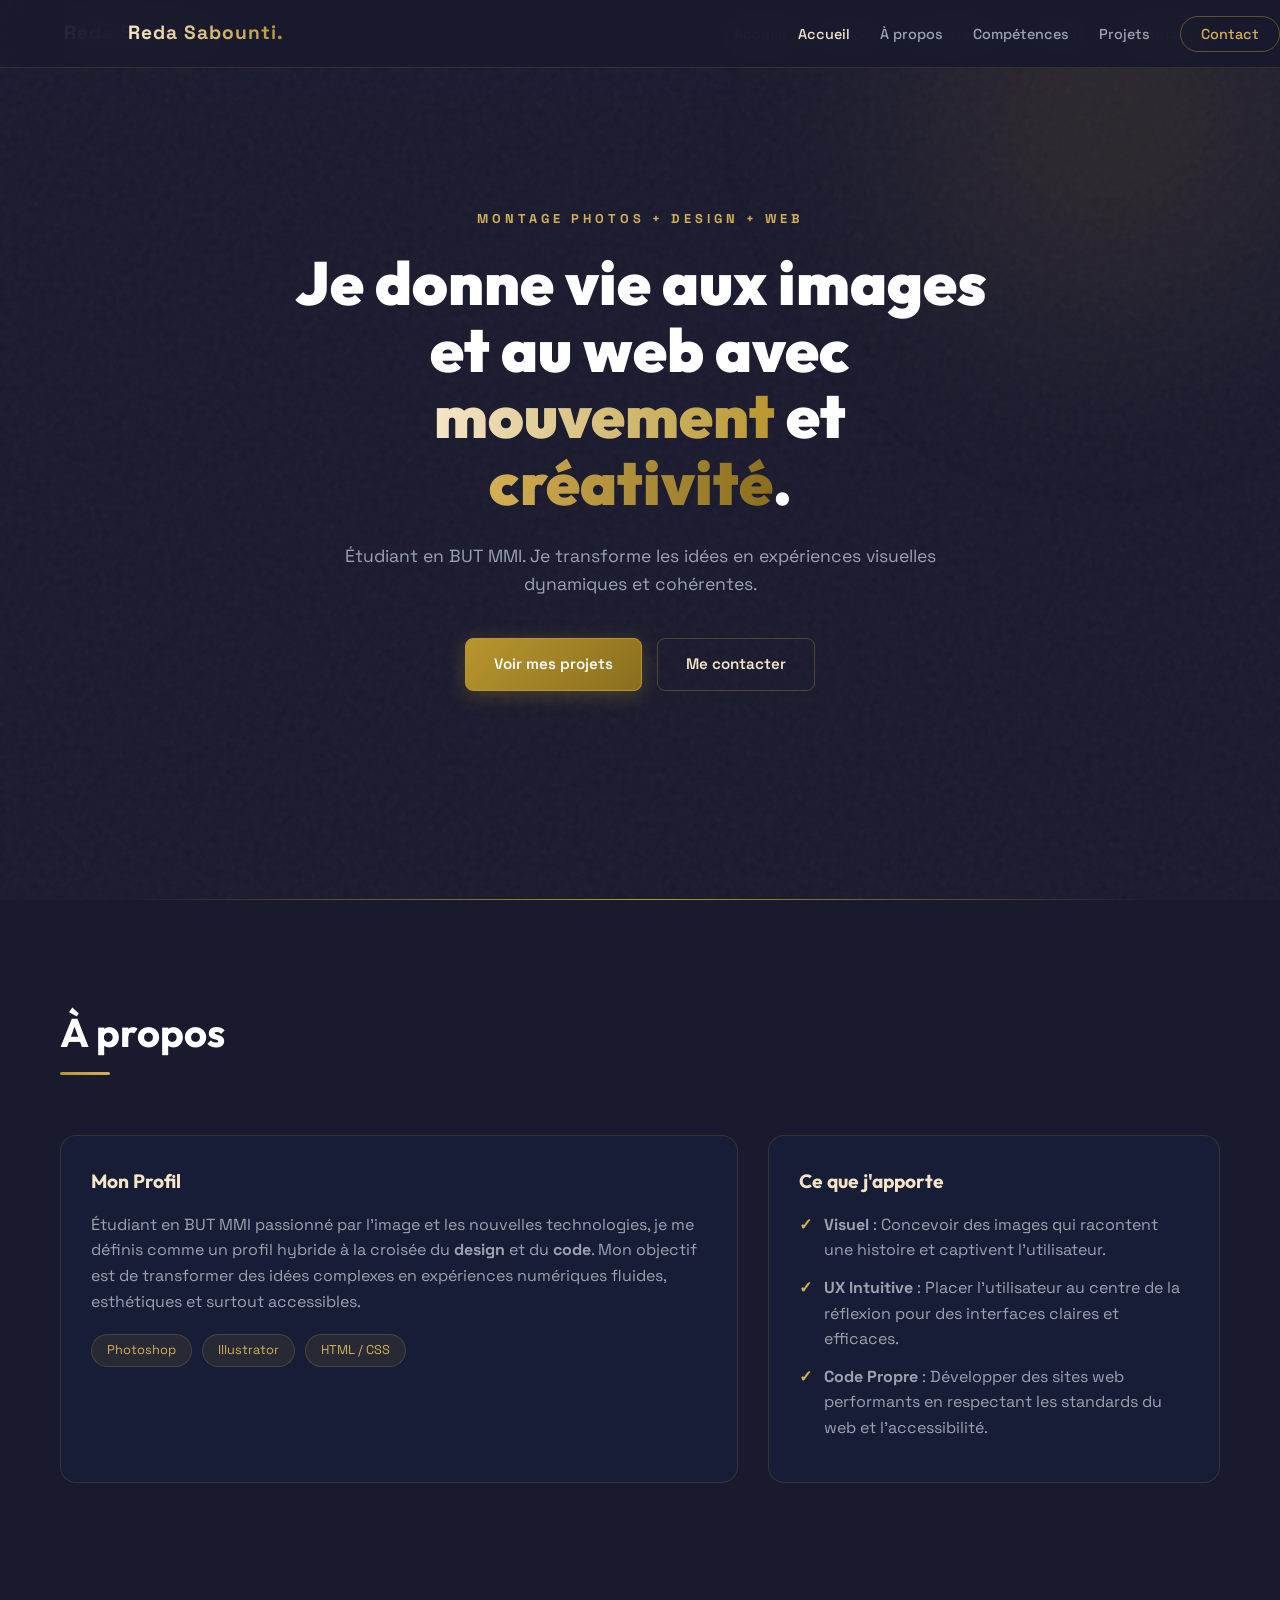
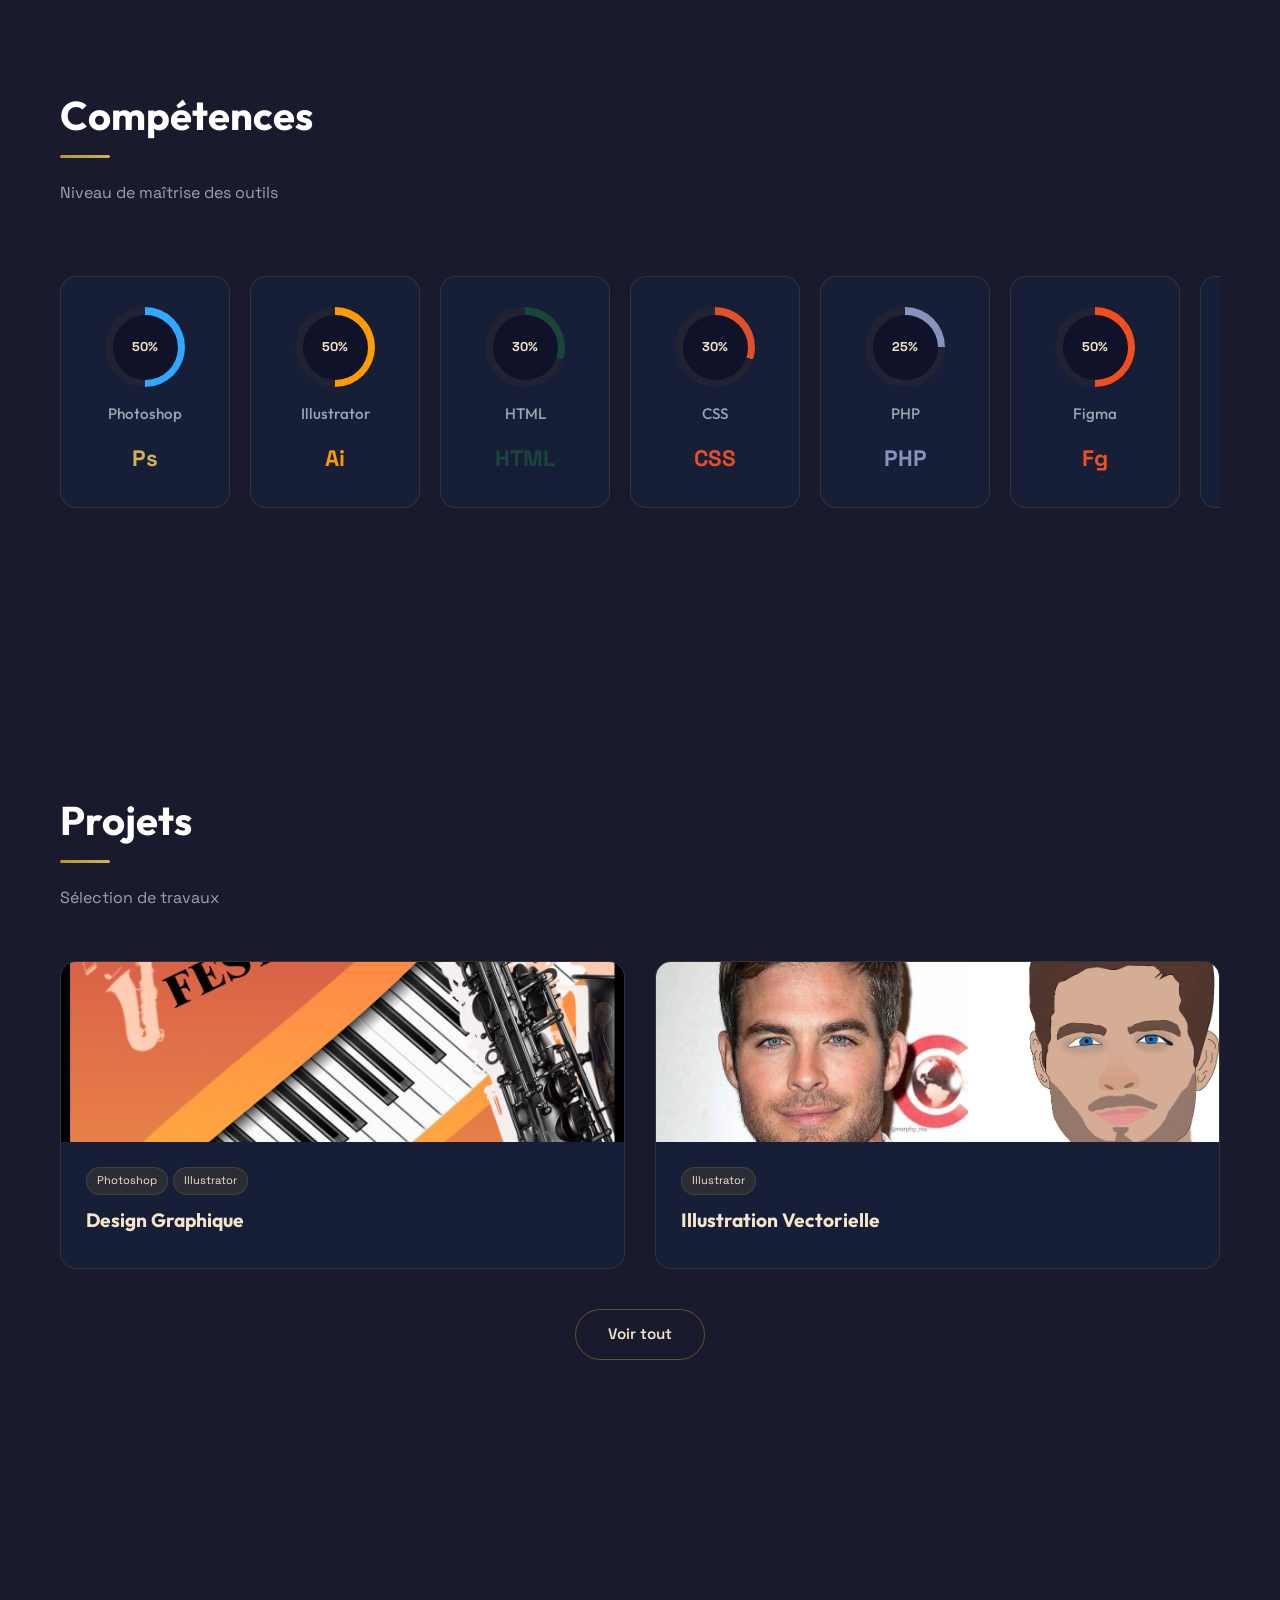
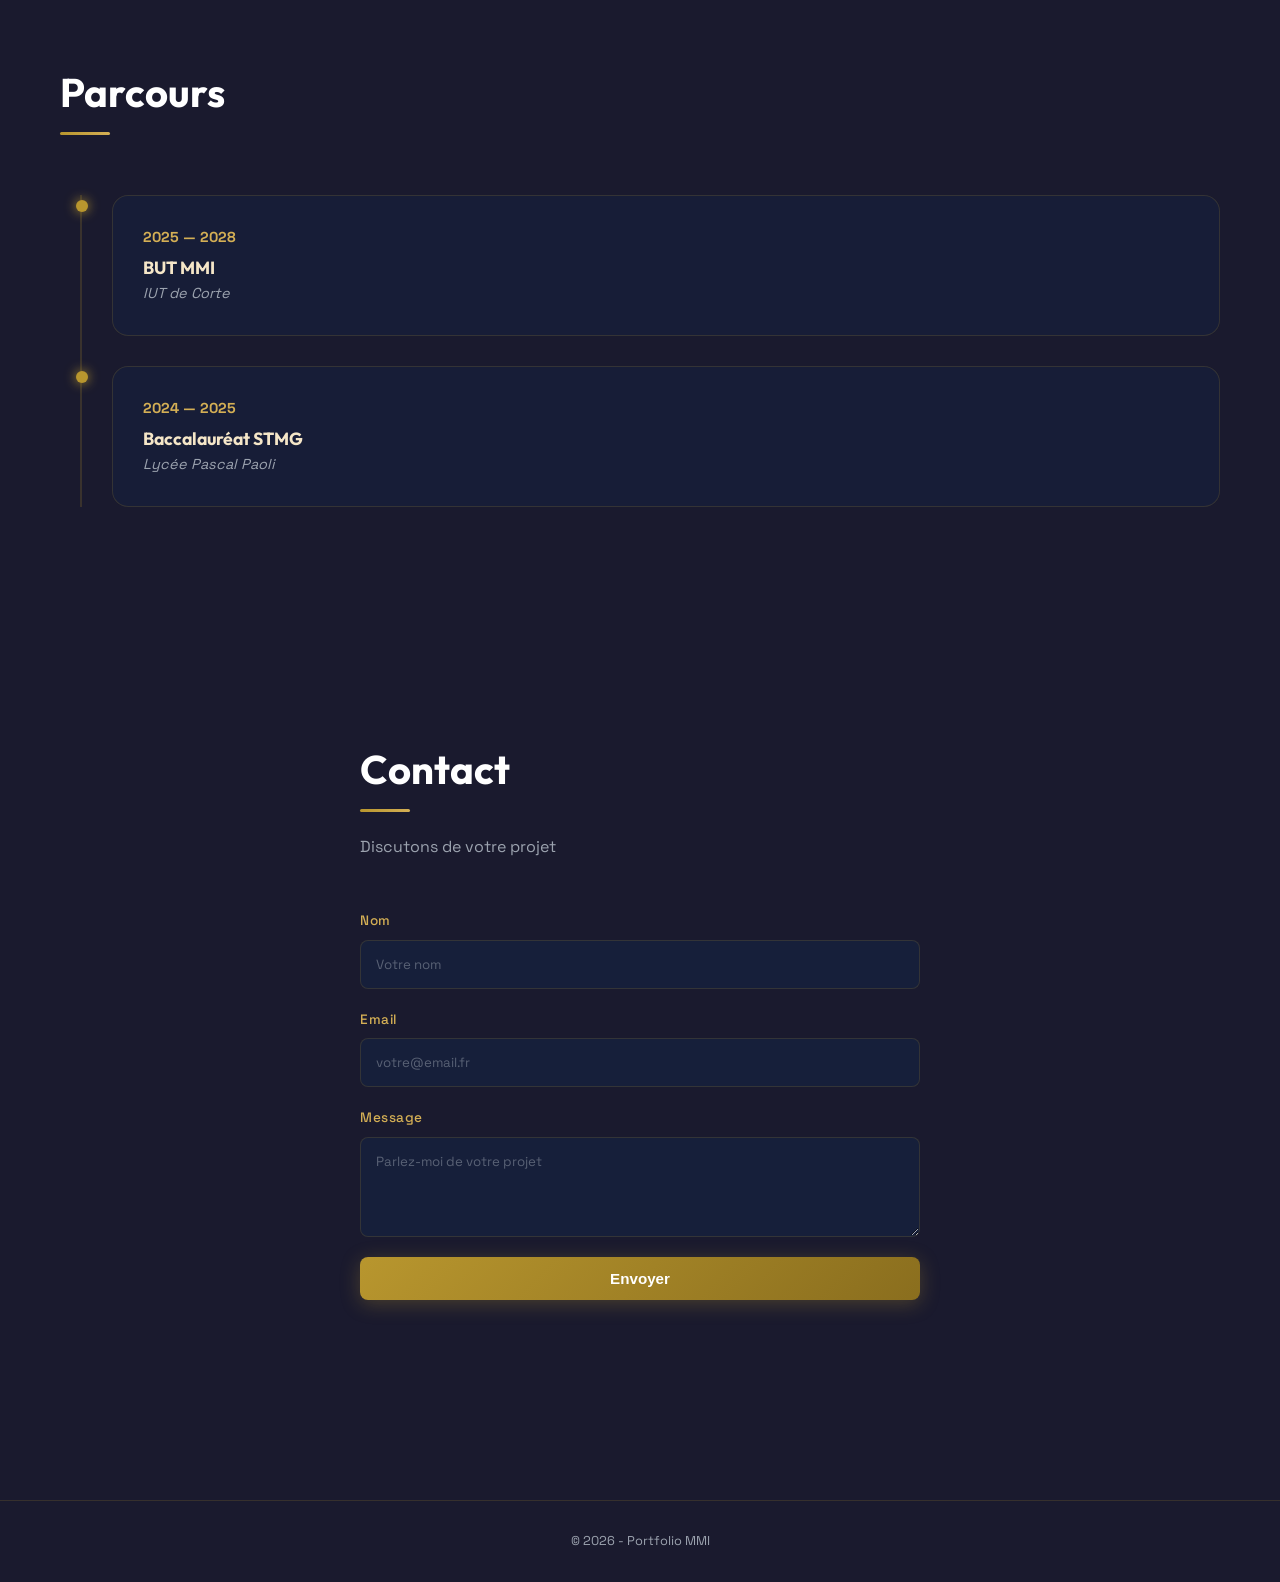
==== index.html @ 49447734 "Add files via upload" ====
<!DOCTYPE html>
<html lang="fr">
<head>
  <meta charset="UTF-8">
  <meta name="viewport" content="width=device-width, initial-scale=1.0">
  <title>Portfolio</title>

 <link rel="preconnect" href="https://fonts.googleapis.com">
<link rel="preconnect" href="https://fonts.gstatic.com" crossorigin>
<link href="https://fonts.googleapis.com/css2?family=Outfit:wght@300;400;700;900&family=Space+Grotesk:wght@300;500;700&display=swap" rel="stylesheet">

  <link rel="stylesheet" href="style.css">
</head>

<body class="page-loaded">

  <div class="bg-noise"></div>
  <div class="bg-glow"></div>

<nav class="nav" role="navigation" aria-label="Menu principal">
   <a href="index.html" class="nav__logo">Reda Sabounti</a>
    <ul class="nav__list">
      <li class="nav__item"><a href="#hero" class="nav__link nav__link--active">Accueil</a></li>
      <li class="nav__item"><a href="#apropos" class="nav__link">À propos</a></li>
      <li class="nav__item"><a href="#competences" class="nav__link">Compétences</a></li>
      <li class="nav__item"><a href="#projets" class="nav__link">Projets</a></li>
      <li class="nav__item"><a href="#contact" class="nav__link nav__link--cta">Contact</a></li>
    </ul>
    <nav class="nav" role="navigation" aria-label="Menu principal">
  <div class="nav__logo">Reda Sabounti.</div>
  
  <!-- Ajoute ce bouton -->
  <button class="nav__burger" aria-label="Menu" aria-expanded="false">
    <span></span>
    <span></span>
    <span></span>
  </button>

  <ul class="nav__list">
    <li class="nav__item"><a href="#hero" class="nav__link nav__link--active">Accueil</a></li>
    <li class="nav__item"><a href="#apropos" class="nav__link">À propos</a></li>
    <li class="nav__item"><a href="#competences" class="nav__link">Compétences</a></li>
    <li class="nav__item"><a href="#projets" class="nav__link">Projets</a></li>
    <li class="nav__item"><a href="#contact" class="nav__link nav__link--cta">Contact</a></li>
  </ul>
</nav>
  </nav>

  <main>
    <!-- HERO -->
<section id="hero" class="hero">
  <div class="hero__content">
    <p class="hero__tagline">MONTAGE PHOTOS + DESIGN + WEB</p>
    <h1 class="hero__title">
      Je donne vie aux images et au web avec
      <span class="text--gradient">mouvement</span> et
      <span class="text--gradient-purple">créativité</span>.
    </h1>
    <p class="hero__desc">
      Étudiant en BUT MMI. Je transforme les idées en expériences visuelles dynamiques et cohérentes.
    </p>

    <div class="hero__actions">
      <a href="#projets" class="btn btn--primary">Voir mes projets</a>
      <a href="#contact" class="btn btn--secondary">Me contacter</a>
    </div>

</section>

    <!-- A PROPOS -->
    <section id="apropos" class="section">
      <div class="container">
        <div class="section__header">
          <h2 class="section__title">À propos</h2>
        </div>
        <div class="about-grid">
          <div class="card card--glass">
            <h3 class="card__title">Mon Profil</h3>
            <p class="card__text">
              Étudiant en BUT MMI passionné par l'image et les nouvelles technologies, je me définis comme un profil hybride à la croisée du <strong>design</strong> et du <strong>code</strong>. Mon objectif est de transformer des idées complexes en expériences numériques fluides, esthétiques et surtout accessibles.
            </p>
            <div class="tags">
              <span class="tags__item">Photoshop</span>
              <span class="tags__item">Illustrator</span>
              <span class="tags__item">HTML / CSS</span>
            </div>
          </div>
          <div class="card card--glass">
            <h3 class="card__title">Ce que j'apporte</h3>
            <ul class="list list--check">
              <li><strong>Visuel</strong> : Concevoir des images qui racontent une histoire et captivent l'utilisateur.</li>
              <li><strong>UX Intuitive</strong> : Placer l'utilisateur au centre de la réflexion pour des interfaces claires et efficaces.</li>
              <li><strong>Code Propre</strong> : Développer des sites web performants en respectant les standards du web et l'accessibilité.</li>
            </ul>
          </div>
        </div>
      </div>
    </section>

<!-- COMPÉTENCES -->
<section id="competences" class="section">
  <div class="container">
    <div class="section__header">
      <h2 class="section__title">Compétences</h2>
      <p class="section__subtitle">Niveau de maîtrise des outils</p>
    </div>

    <div class="skills">
      <!-- Photoshop -->
      <article class="skill">
        <div class="skill__gauge" style="--p:50; --c:#31A8FF;">
          <div class="skill__inner">50%</div>
        </div>
        <h3 class="skill__name">Photoshop</h3>
        <div class="skill__icon">Ps</div>
      </article>

      <!-- Illustrator -->
      <article class="skill">
        <div class="skill__gauge" style="--p:50; --c:#FF9A00;">
          <div class="skill__inner">50%</div>
        </div>
        <h3 class="skill__name">Illustrator</h3>
        <div class="skill__icon" style="color:#FF9A00;">Ai</div>
      </article>

      <!-- HTML -->
      <article class="skill">
        <div class="skill__gauge" style="--p:30; --c:#26e33f33;">
          <div class="skill__inner">30%</div>
        </div>
        <h3 class="skill__name">HTML</h3>
        <div class="skill__icon" style="color:#26e33f33;">HTML</div>
      </article>

        <!-- CSS -->
      <article class="skill">
        <div class="skill__gauge" style="--p:30; --c:#E34F26;">
          <div class="skill__inner">30%</div>
        </div>
        <h3 class="skill__name">CSS</h3>
        <div class="skill__icon" style="color:#E34F26;">CSS</div>
      </article>

      <!-- PHP -->
      <article class="skill">
        <div class="skill__gauge" style="--p:25; --c:#8892BF;">
          <div class="skill__inner">25%</div>
        </div>
        <h3 class="skill__name">PHP</h3>
        <div class="skill__icon" style="color:#8892BF;">PHP</div>
      </article>

      <!-- Figma -->
      <article class="skill">
        <div class="skill__gauge" style="--p:50; --c:#F24E1E;">
          <div class="skill__inner">50%</div>
        </div>
        <h3 class="skill__name">Figma</h3>
        <div class="skill__icon" style="color:#F24E1E;">Fg</div>
      </article>

      <!-- Premiere Pro -->
      <article class="skill">
        <div class="skill__gauge" style="--p:20; --c:#9900FF;">
          <div class="skill__inner">20%</div>
        </div>
        <h3 class="skill__name">Premiere Pro</h3>
        <div class="skill__icon" style="color:#9900FF;">Pr</div>
      </article>

      <!-- DaVinci -->
      <article class="skill">
        <div class="skill__gauge" style="--p:60; --c:#F9C200;">
          <div class="skill__inner">60%</div>
        </div>
        <h3 class="skill__name">DaVinci</h3>
        <div class="skill__icon" style="color:#F9C200;">Dv</div>
      </article>

      <!-- Canva -->
      <article class="skill">
        <div class="skill__gauge" style="--p:70; --c:#00C4B4;">
          <div class="skill__inner">70%</div>
        </div>
        <h3 class="skill__name">Canva</h3>
        <div class="skill__icon" style="color:#00C4B4;">Cv</div>
      </article>
    </div>
  </div>
</section>


    <!-- PROJETS -->
    <section id="projets" class="section">
      <div class="container">
        <div class="section__header">
          <h2 class="section__title">Projets</h2>
          <p class="section__subtitle">Sélection de travaux</p>
        </div>

        <div class="projects-grid">
          <article class="project">
            <div class="project__thumb">
  <img src="imagesprojet-1.jpg" alt="Design graphique Photoshop Illustrator" width="400" height="250" loading="lazy" class="project__img">
</div>
            <div class="project__content">
              <div class="project__tags">
                <span class="tags__item tags__item--small">Photoshop</span>
                <span class="tags__item tags__item--small">Illustrator</span>
              </div>
              <h3 class="project__title">Design Graphique</h3>
              <p class="project__desc"></p>
            </div>
          </article>

          <article class="project">
            <div class="project__thumb">
  <img src="imagesprojet-2.jpg" alt="Illustration vectorielle Illustrator" width="400" height="250" loading="lazy" class="project__img">
</div>
            <div class="project__content">
              <div class="project__tags">
                <span class="tags__item tags__item--small">Illustrator</span>
              </div>
              <h3 class="project__title">Illustration Vectorielle</h3>
              <p class="project__desc"></p>
            </div>
          </article>
        </div>

        <div class="section__footer">
  <a href="projets.html" class="btn btn--outline">Voir tout</a>
</div>
</section>

      <section id="parcours" class="section">

    <!-- PARCOURS -->
    <section id="parcours" class="section">
      <div class="container">
        <div class="section__header">
          <h2 class="section__title">Parcours</h2>
        </div>
        <div class="timeline">
          <article class="timeline__event card card--glass">
            <div class="timeline__dot"></div>
            <span class="timeline__date">2025 — 2028</span>
            <h4 class="timeline__title">BUT MMI</h4>
            <p class="timeline__place">IUT de Corte</p>
          </article>

          <article class="timeline__event card card--glass">
            <div class="timeline__dot"></div>
            <span class="timeline__date">2024 — 2025</span>
            <h4 class="timeline__title">Baccalauréat STMG</h4>
            <p class="timeline__place">Lycée Pascal Paoli</p>
          </article>
        </div>
      </div>
    </section>

    <!-- CONTACT -->
    <section id="contact" class="section">
      <div class="container container--narrow">
        <div class="section__header">
          <h2 class="section__title">Contact</h2>
          <p class="section__subtitle">Discutons de votre projet</p>
        </div>

        <form class="form">
          <div class="form__group">
            <label for="name" class="form__label">Nom</label>
            <input type="text" id="name" class="form__input" placeholder="Votre nom">
          </div>
          <div class="form__group">
            <label for="email" class="form__label">Email</label>
            <input type="email" id="email" class="form__input" placeholder="votre@email.fr">
          </div>
          <div class="form__group">
            <label for="message" class="form__label">Message</label>
            <textarea id="message" rows="4" class="form__input" placeholder="Parlez-moi de votre projet"></textarea>
          </div>
          <button type="submit" class="btn btn--full">Envoyer</button>
        </form>
      </div>
    </section>
  </main>

  <footer class="footer">
    &copy; 2026 - Portfolio MMI
  </footer>
<script>
window.addEventListener('load', () => {
  document.documentElement.classList.add('loaded');
});
</script> 
<script>
  const burger = document.querySelector('.nav__burger');
  const navList = document.querySelector('.nav__list');

  burger.addEventListener('click', () => {
    burger.classList.toggle('is-open');
    navList.classList.toggle('is-open');
    burger.setAttribute('aria-expanded', navList.classList.contains('is-open'));
  });

  // Ferme le menu quand on clique sur un lien
  document.querySelectorAll('.nav__link').forEach(link => {
    link.addEventListener('click', () => {
      burger.classList.remove('is-open');
      navList.classList.remove('is-open');
      burger.setAttribute('aria-expanded', 'false');
    });
  });
</script>

</body>
</html>
---- style.css ----
/* ============================================
   PORTFOLIO — REDA SABOUNTI
   Palette : #1A1A2E | #B8962E | #F5E6C8 | #FFF
   ============================================ */

/* --- VARIABLES & RESET --- */
:root {
  --bg-dark:       #1A1A2E;
  --bg-card:       #16213E;
  --bg-deeper:     #0F1228;
  --glass-bg:      rgba(184, 150, 46, 0.05);
  --glass-border:  rgba(184, 150, 46, 0.18);
  --primary:       #B8962E;
  --primary-light: #D4AF55;
  --primary-dark:  #8A6E1E;
  --cream:         #F5E6C8;
  --text-main:     #FFFFFF;
  --text-muted:    #9CA3AF;
  --font-heading:  'Outfit', sans-serif;
  --font-body:     'Space Grotesk', sans-serif;
}

* { margin: 0; padding: 0; box-sizing: border-box; }

html { scroll-behavior: smooth; }

body {
  background-color: var(--bg-dark);
  color: var(--text-main);
  font-family: var(--font-body);
  line-height: 1.6;
  overflow-x: hidden;
}

a { color: inherit; text-decoration: none; }
a:hover { text-decoration: none; }


/* --- BACKGROUND ANIMÉ --- */
.bg-glow {
  position: fixed;
  top: -20%; right: -10%;
  width: 600px; height: 600px;
  background: radial-gradient(circle, rgba(184,150,46,0.16) 0%, transparent 70%);
  filter: blur(80px);
  z-index: -1;
  animation: pulse 8s infinite alternate;
}

@keyframes pulse {
  0%   { opacity: 0.4; }
  100% { opacity: 1;   }
}

.bg-noise {
  position: fixed;
  top: 0; left: 0;
  width: 100%; height: 100%;
  background-image: url("data:image/svg+xml,%3Csvg viewBox='0 0 200 200' xmlns='http://www.w3.org/2000/svg'%3E%3Cfilter id='noiseFilter'%3E%3CfeTurbulence type='fractalNoise' baseFrequency='0.65' numOctaves='3' stitchTiles='stitch'/%3E%3C/filter%3E%3Crect width='100%25' height='100%25' filter='url(%23noiseFilter)' opacity='0.04'/%3E%3C/svg%3E");
  z-index: -1;
  pointer-events: none;
}


/* --- TYPOGRAPHIE --- */
h1, h2, h3, h4 {
  font-family: var(--font-heading);
  color: #ffffff;
}

.text--gradient {
  background: linear-gradient(90deg, #F5E6C8, #B8962E);
  -webkit-background-clip: text;
  -webkit-text-fill-color: transparent;
}

.text--gradient-purple {
  background: linear-gradient(90deg, #D4AF55, #8A6E1E);
  -webkit-background-clip: text;
  -webkit-text-fill-color: transparent;
}

.container         { max-width: 1200px; margin: 0 auto; padding: 0 20px; }
.container--narrow { max-width: 600px; }


/* ============================================
   NAVIGATION
   ============================================ */
.nav {
  position: fixed; top: 0; width: 100%;
  padding: 18px 5%;
  display: flex; justify-content: space-between; align-items: center;
  background: rgba(26, 26, 46, 0.9);
  backdrop-filter: blur(20px);
  z-index: 1000;
  border-bottom: 1px solid var(--glass-border);
}

/* Logo cliquable */
a.nav__logo,
.nav__logo {
  font-weight: 900;
  font-size: 1.2rem;
  letter-spacing: 1px;
  background: linear-gradient(90deg, #F5E6C8, #B8962E);
  -webkit-background-clip: text;
  -webkit-text-fill-color: transparent;
  text-decoration: none;
  transition: opacity 0.3s;
}
a.nav__logo:hover { opacity: 0.8; }

.nav__list { display: flex; gap: 30px; list-style: none; }

.nav__link {
  text-decoration: none;
  color: var(--text-muted);
  font-weight: 500;
  transition: 0.3s;
  font-size: 0.9rem;
}
.nav__link:hover,
.nav__link--active { color: var(--cream); }

.nav__link--cta {
  border: 1px solid rgba(184,150,46,0.45);
  padding: 8px 20px;
  border-radius: 50px;
  color: var(--primary-light) !important;
}
.nav__link--cta:hover {
  background: var(--primary);
  color: #ffffff !important;
  border-color: var(--primary);
}

/* --- BURGER --- */
.nav__burger {
  display: none;
  flex-direction: column;
  gap: 5px;
  background: none;
  border: none;
  cursor: pointer;
  padding: 5px;
  z-index: 1001;
}

.nav__burger span {
  display: block;
  width: 25px; height: 2px;
  background: var(--cream);
  border-radius: 2px;
  transition: 0.3s;
}

.nav__burger.is-open span:nth-child(1) { transform: translateY(7px) rotate(45deg); }
.nav__burger.is-open span:nth-child(2) { opacity: 0; }
.nav__burger.is-open span:nth-child(3) { transform: translateY(-7px) rotate(-45deg); }


/* ============================================
   HERO
   ============================================ */
.hero {
  min-height: 100vh;
  display: flex;
  align-items: center;
  justify-content: center;
  padding: 0 10%;
  position: relative;
  text-align: center;
  opacity: 0;
  transform: translateY(30px);
  animation: heroLoad 1.4s cubic-bezier(0.25, 0.46, 0.45, 0.94) 0.2s both;
}

.hero::after {
  content: '';
  position: absolute;
  bottom: 0; left: 10%; right: 10%; height: 1px;
  background: linear-gradient(90deg, transparent, var(--primary), transparent);
}

/* Vaisseau supprimé */
.hero__visual { display: none; }

.hero__content { max-width: 720px; z-index: 2; }

.hero__tagline {
  color: var(--primary-light);
  font-size: 0.8rem; letter-spacing: 4px; font-weight: 700; margin-bottom: 20px;
  opacity: 0; animation: fadeInUp 0.8s ease-out 0.3s both;
}

.hero__title {
  font-size: 3.8rem; line-height: 1.1; margin-bottom: 25px; font-weight: 900;
  opacity: 0; animation: fadeInUp 1s ease-out 0.5s both;
}

.hero__desc {
  color: var(--text-muted); font-size: 1.1rem; margin-bottom: 40px;
  max-width: 90%; margin-left: auto; margin-right: auto;
  opacity: 0; animation: fadeInUp 1s ease-out 0.7s both;
}

.hero__actions {
  display: flex; gap: 15px; justify-content: center;
  opacity: 0; animation: fadeInUp 1s ease-out 0.9s both;
}

@keyframes heroLoad { to { opacity: 1; transform: translateY(0); } }
@keyframes fadeInUp {
  from { opacity: 0; transform: translateY(20px); }
  to   { opacity: 1; transform: translateY(0);    }
}


/* ============================================
   BOUTONS
   ============================================ */
.btn {
  padding: 13px 28px; border-radius: 8px; text-decoration: none;
  transition: 0.3s; font-weight: 600; cursor: pointer;
  border: none; font-size: 0.95rem; display: inline-block;
}

.btn--primary {
  background: linear-gradient(135deg, var(--primary), var(--primary-dark));
  color: #ffffff; border: 1px solid var(--primary);
  box-shadow: 0 4px 20px rgba(184,150,46,0.3);
}
.btn--primary:hover {
  background: linear-gradient(135deg, var(--primary-light), var(--primary));
  transform: translateY(-3px); box-shadow: 0 8px 30px rgba(184,150,46,0.45);
}

.btn--secondary {
  border: 1px solid rgba(184,150,46,0.35);
  color: var(--cream); background: transparent;
}
.btn--secondary:hover {
  border-color: var(--primary);
  background: rgba(184,150,46,0.1);
  color: var(--primary-light);
  transform: translateY(-3px);
}

.btn--outline {
  display: inline-block;
  border: 1px solid rgba(184,150,46,0.45);
  border-radius: 50px; color: var(--cream);
  background: transparent; padding: 12px 32px;
}
.btn--outline:hover {
  background: var(--primary); color: #ffffff;
  border-color: var(--primary);
  box-shadow: 0 4px 20px rgba(184,150,46,0.35);
}

.btn--full {
  width: 100%;
  background: linear-gradient(135deg, var(--primary), var(--primary-dark));
  color: #ffffff; box-shadow: 0 4px 20px rgba(184,150,46,0.3);
}
.btn--full:hover {
  background: linear-gradient(135deg, var(--primary-light), var(--primary));
  box-shadow: 0 8px 30px rgba(184,150,46,0.45);
  transform: translateY(-2px);
}


/* ============================================
   SECTIONS COMMUNES
   ============================================ */
.section { padding: 100px 0; }
.section__header { margin-bottom: 50px; }

.section__title { font-size: 2.5rem; margin-bottom: 10px; display: inline-block; }
.section__title::after {
  content: ''; display: block;
  width: 50px; height: 3px;
  background: linear-gradient(90deg, var(--primary), var(--primary-light));
  border-radius: 2px; margin-top: 8px;
}

.section__subtitle { color: var(--text-muted); margin-top: 12px; }
.section__footer   { text-align: center; margin-top: 40px; }


/* ============================================
   CARDS & À PROPOS
   ============================================ */
.about-grid { display: grid; grid-template-columns: 1.5fr 1fr; gap: 30px; }

.card { padding: 30px; border-radius: 16px; transition: transform 0.3s; }
.card--glass {
  background: rgba(22,33,62,0.6);
  border: 1px solid var(--glass-border);
  backdrop-filter: blur(10px);
}
.card:hover { transform: translateY(-5px); }
.card__title { margin-bottom: 15px; font-size: 1.2rem; color: var(--cream); }
.card__text  { color: var(--text-muted); }

.list--check { list-style: none; }
.list--check li {
  margin-bottom: 12px; color: var(--text-muted);
  position: relative; padding-left: 25px;
}
.list--check li::before {
  content: '✓'; color: var(--primary-light);
  position: absolute; left: 0; font-weight: 700;
}

.tags { display: flex; flex-wrap: wrap; gap: 10px; margin-top: 20px; }
.tags__item {
  background: rgba(184,150,46,0.1); padding: 5px 15px;
  border-radius: 20px; font-size: 0.8rem;
  border: 1px solid rgba(184,150,46,0.25); color: var(--primary-light);
}
.tags__item--small {
  padding: 4px 10px; font-size: 0.7rem;
  color: var(--cream); background: rgba(184,150,46,0.12);
  border: 1px solid rgba(184,150,46,0.2);
}


/* ============================================
   COMPÉTENCES / SKILLS
   ============================================ */
.skills {
  display: flex; gap: 20px;
  overflow-x: auto; overflow-y: visible !important;
  scroll-snap-type: x proximity; scroll-behavior: smooth;
  padding: 20px 10px 80px; scrollbar-width: thin;
}

.skill {
  background: rgba(22,33,62,0.7);
  border: 1px solid var(--glass-border);
  min-width: 160px; flex: 0 0 170px;
  padding: 30px 20px; border-radius: 16px;
  scroll-snap-align: start;
  display: flex; flex-direction: column; align-items: center;
  gap: 15px; transition: 0.3s; flex-shrink: 0; position: relative;
}

.skill:hover {
  z-index: 20; transform: scale(1.05);
  border-color: var(--primary);
  box-shadow: 0 15px 35px rgba(184,150,46,0.25);
}

.skill__gauge {
  width: 80px; height: 80px; border-radius: 50%;
  background: conic-gradient(var(--c) calc(var(--p) * 1%), #222235 0deg);
  display: flex; align-items: center; justify-content: center;
}

.skill__inner {
  width: 65px; height: 65px; background: var(--bg-deeper);
  border-radius: 50%; display: flex; align-items: center; justify-content: center;
  font-weight: bold; font-size: 0.8rem; color: var(--cream);
}

.skill__name { font-size: 0.95rem; color: var(--text-muted); font-weight: 500; text-align: center; }
.skill__icon { font-size: 1.4rem; font-weight: 900; color: var(--primary-light); }

.skills::-webkit-scrollbar       { height: 6px; }
.skills::-webkit-scrollbar-track { background: rgba(255,255,255,0.05); border-radius: 3px; }
.skills::-webkit-scrollbar-thumb { background: linear-gradient(90deg, var(--primary), var(--primary-light)); border-radius: 3px; }
.skills::-webkit-scrollbar-thumb:hover { background: var(--primary-light); }

.skill::after {
  content: attr(data-tooltip);
  position: absolute; bottom: -45px; left: 50%; transform: translateX(-50%);
  background: rgba(15,18,40,0.97); color: var(--cream);
  border: 1px solid var(--glass-border);
  padding: 8px 12px; border-radius: 6px;
  font-size: 11px; white-space: nowrap;
  opacity: 0; visibility: hidden; transition: all 0.3s;
  z-index: 1000; pointer-events: none;
}
.skill:hover::after { opacity: 1; visibility: visible; bottom: -55px; }


/* ============================================
   PROJETS
   ============================================ */
.projects-grid       { display: grid; grid-template-columns: repeat(auto-fit, minmax(280px, 1fr)); gap: 30px; }
.projects-grid--full { grid-template-columns: repeat(auto-fit, minmax(240px, 1fr)); }

.project {
  background: rgba(22,33,62,0.7); border-radius: 16px;
  overflow: hidden; border: 1px solid var(--glass-border); transition: 0.3s;
}
.project:hover {
  transform: translateY(-10px); border-color: var(--primary);
  box-shadow: 0 20px 50px rgba(184,150,46,0.2);
}

.project__link { display: block; text-decoration: none; color: inherit; }

.project__thumb { height: 180px; overflow: hidden; }
.project__img   { width: 100%; height: 100%; object-fit: cover; display: block; transition: transform 0.4s ease; }
.project:hover .project__img { transform: scale(1.05); }

.project__content { padding: 25px; }
.project__tags    { display: flex; gap: 5px; margin-bottom: 10px; }
.project__title   { font-size: 1.2rem; margin-bottom: 8px; color: var(--cream); }
.project__desc    { font-size: 0.9rem; color: var(--text-muted); line-height: 1.5; }

/* Filtres */
.projects-filters { display: flex; gap: 10px; margin-bottom: 30px; flex-wrap: wrap; }
.projects-filters__btn {
  padding: 6px 16px; border-radius: 999px;
  border: 1px solid var(--glass-border);
  background: rgba(0,0,0,0.2); color: var(--text-muted);
  font-size: 0.8rem; cursor: pointer; transition: 0.25s;
}
.projects-filters__btn--active,
.projects-filters__btn:hover {
  background: var(--primary); border-color: var(--primary); color: #ffffff;
}


/* ============================================
   TIMELINE / PARCOURS
   ============================================ */
.timeline { border-left: 2px solid rgba(184,150,46,0.2); margin-left: 20px; }
.timeline__event { margin-left: 30px; margin-bottom: 30px; position: relative; }

.timeline__dot {
  position: absolute; left: -37px; top: 4px;
  width: 12px; height: 12px; background: var(--primary);
  border-radius: 50%; box-shadow: 0 0 12px var(--primary);
}

.timeline__date  { color: var(--primary-light); font-weight: bold; display: block; margin-bottom: 5px; font-size: 0.9rem; }
.timeline__title { font-size: 1.1rem; color: var(--cream); }
.timeline__place { color: var(--text-muted); font-style: italic; font-size: 0.9rem; }


/* ============================================
   FORMULAIRE CONTACT
   ============================================ */
.form        { display: flex; flex-direction: column; gap: 20px; }
.form__group { display: flex; flex-direction: column; gap: 8px; }
.form__label { color: var(--primary-light); font-size: 0.85rem; font-weight: 500; letter-spacing: 0.5px; }

.form__input {
  padding: 15px; background: rgba(22,33,62,0.8);
  border: 1px solid var(--glass-border); border-radius: 8px;
  color: var(--cream); font-family: inherit; transition: border-color 0.3s, box-shadow 0.3s;
}
.form__input:focus {
  outline: none; border-color: var(--primary);
  box-shadow: 0 0 0 3px rgba(184,150,46,0.15);
}
.form__input::placeholder { color: rgba(156,163,175,0.5); }


/* ============================================
   FOOTER
   ============================================ */
.footer {
  text-align: center; padding: 30px;
  border-top: 1px solid var(--glass-border);
  color: var(--text-muted); font-size: 0.8rem;
}


/* ============================================
   PAGE DÉTAIL PROJET
   ============================================ */
.project-page { min-height: 100vh; padding: 120px 0 60px; }

.project-page__back {
  display: inline-flex; align-items: center; gap: 6px;
  margin-bottom: 25px; color: var(--primary-light);
  text-decoration: none; font-size: 0.9rem; transition: 0.3s;
}
.project-page__back:hover { color: var(--cream); gap: 10px; }

.project-page__header { margin-bottom: 30px; }
.project-page__title  { font-size: 2.5rem; margin-bottom: 10px; color: var(--cream); }

.project-page__subtitle {
  color: var(--text-muted); white-space: pre-line;
  line-height: 1.8; font-size: 0.9rem;
  border-left: 3px solid var(--primary);
  padding-left: 15px; margin-top: 10px;
}

.project-page__media { margin-bottom: 30px; }
.project-page__img   { width: 100%; border-radius: 20px; border: 1px solid var(--glass-border); display: block; }

.project-page__content {
  display: flex; flex-direction: column; gap: 10px;
  background: rgba(22,33,62,0.5);
  border: 1px solid var(--glass-border);
  border-radius: 16px; padding: 30px; margin-top: 10px;
}
.project-page__section-title { font-size: 1.2rem; margin-bottom: 8px; color: var(--primary-light); }
.project-page__content p     { color: var(--text-muted); line-height: 1.8; }

/* Lien projet cliquable */
.projet-link {
  display: block; position: relative; text-decoration: none;
  transition: transform 0.3s ease, box-shadow 0.3s ease; margin-bottom: 30px;
}
.projet-link:hover { transform: translateY(-5px); box-shadow: 0 10px 30px rgba(184,150,46,0.3); }
.projet-image { width: 100%; height: auto; border-radius: 15px; display: block; border: 1px solid var(--glass-border); }

.demo-overlay {
  position: absolute; top: 50%; left: 50%; transform: translate(-50%,-50%);
  background: rgba(26,26,46,0.92); color: var(--cream);
  padding: 15px 25px; border-radius: 50px; font-weight: 700;
  opacity: 0; transition: opacity 0.3s; border: 1px solid var(--primary);
}
.projet-link:hover .demo-overlay { opacity: 1; }


/* ============================================
   FOCUS ACCESSIBILITÉ
   ============================================ */
.btn:focus,
.nav__link:focus,
.form__input:focus { outline: 2px solid var(--primary-light); outline-offset: 2px; }


/* ============================================
   RESPONSIVE — TABLETTE & MOBILE (≤ 768px)
   ============================================ */
@media (max-width: 768px) {

  /* Nav */
  .nav { padding: 15px 20px; }

  /* Burger visible */
  .nav__burger { display: flex; }

  /* Menu fermé par défaut */
  .nav__list {
    display: flex;
    flex-direction: column;
    position: fixed;
    top: 0; right: -100%;
    width: 72%; height: 100vh;
    background: rgba(26,26,46,0.98);
    backdrop-filter: blur(20px);
    border-left: 1px solid var(--glass-border);
    padding: 100px 40px 40px;
    gap: 5px;
    transition: right 0.4s ease;
    z-index: 1000;
  }

  /* Menu ouvert */
  .nav__list.is-open { right: 0; }

  .nav__link {
    font-size: 1.1rem; padding: 12px 0;
    border-bottom: 1px solid var(--glass-border);
    display: block;
  }

  .nav__link--cta {
    border: none !important;
    border-bottom: 1px solid var(--glass-border) !important;
    padding: 12px 0 !important;
    border-radius: 0;
    color: var(--primary-light) !important;
  }

  /* Hero */
  .hero { flex-direction: column; justify-content: center; text-align: center; padding-top: 120px; }
  .hero__title   { font-size: 2.4rem; }
  .hero__actions { flex-direction: column; align-items: center; }

  /* À propos */
  .about-grid { grid-template-columns: 1fr; }

  /* Skills */
  .skill { flex: 0 0 140px; }

  /* Projet détail */
  .project-page__title { font-size: 1.8rem; }
}

@media (max-width: 480px) {
  .hero__title    { font-size: 2rem; }
  .section__title { font-size: 2rem; }
}
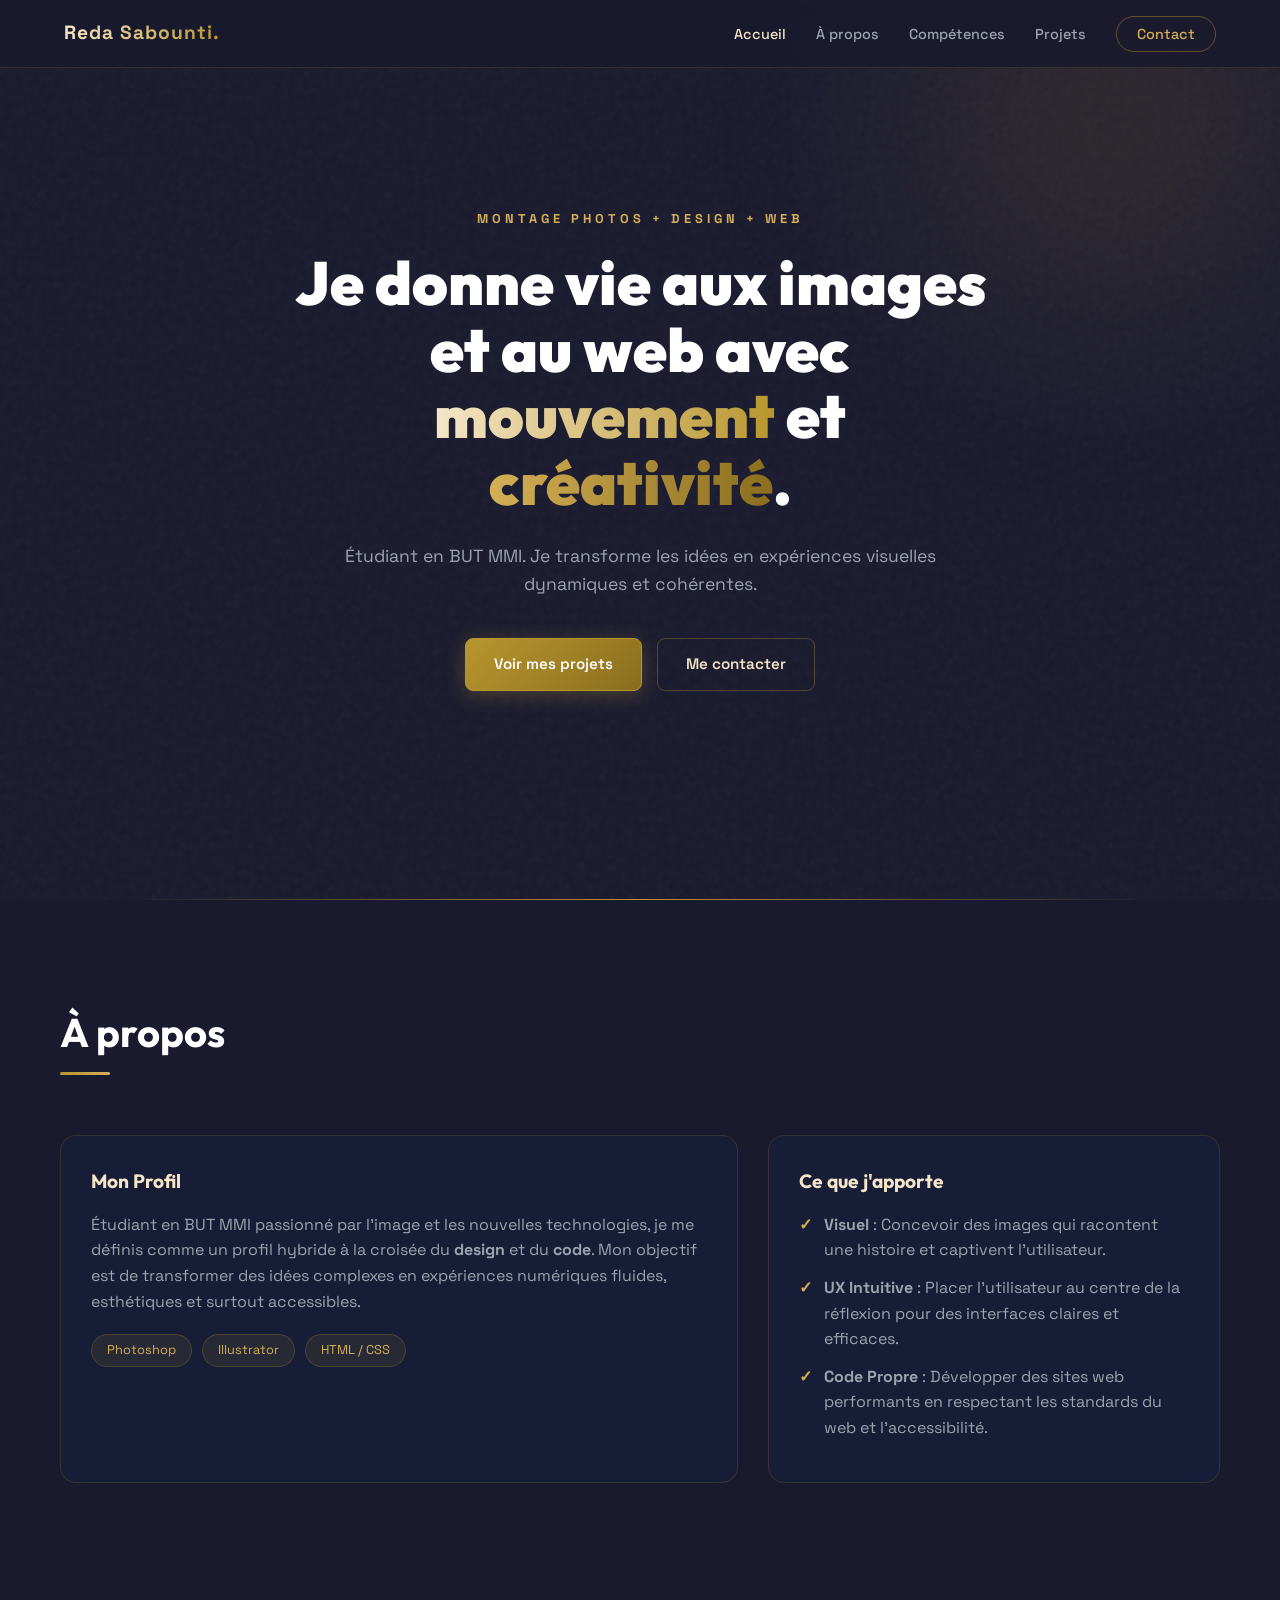
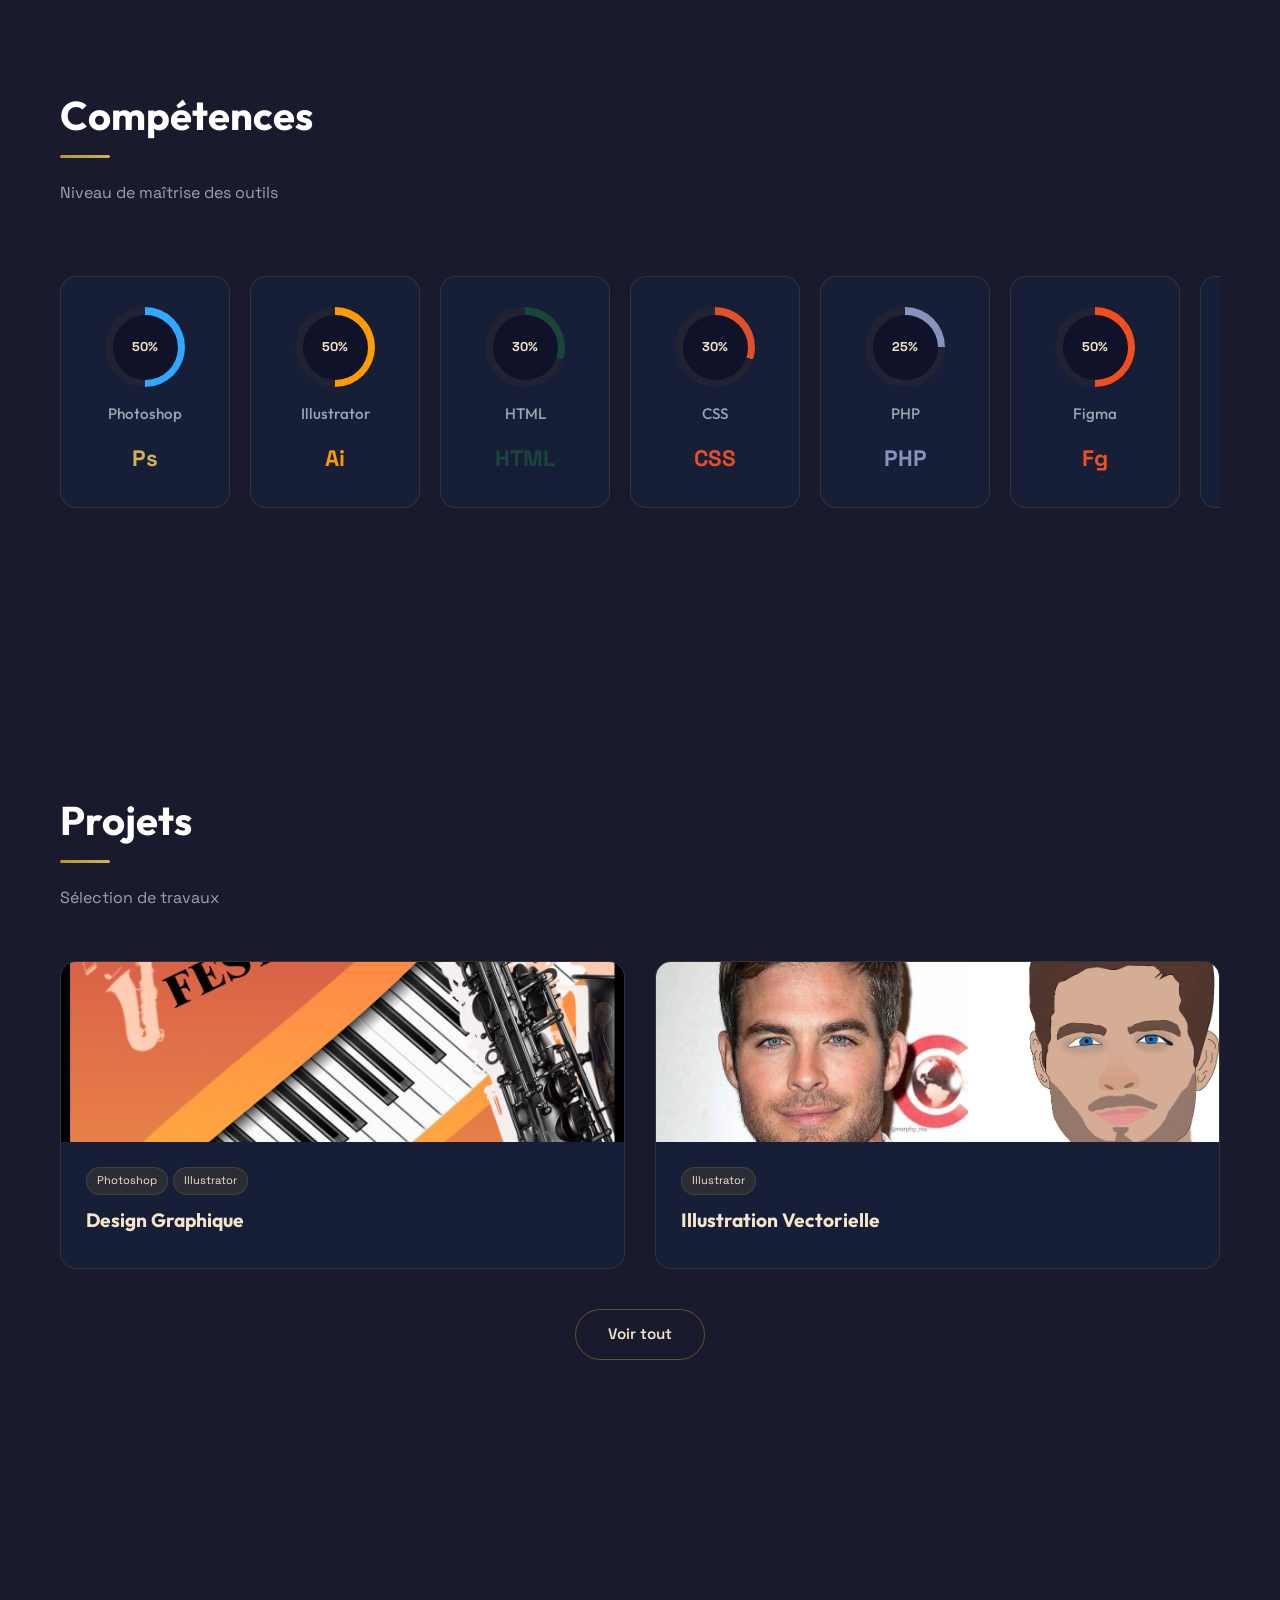
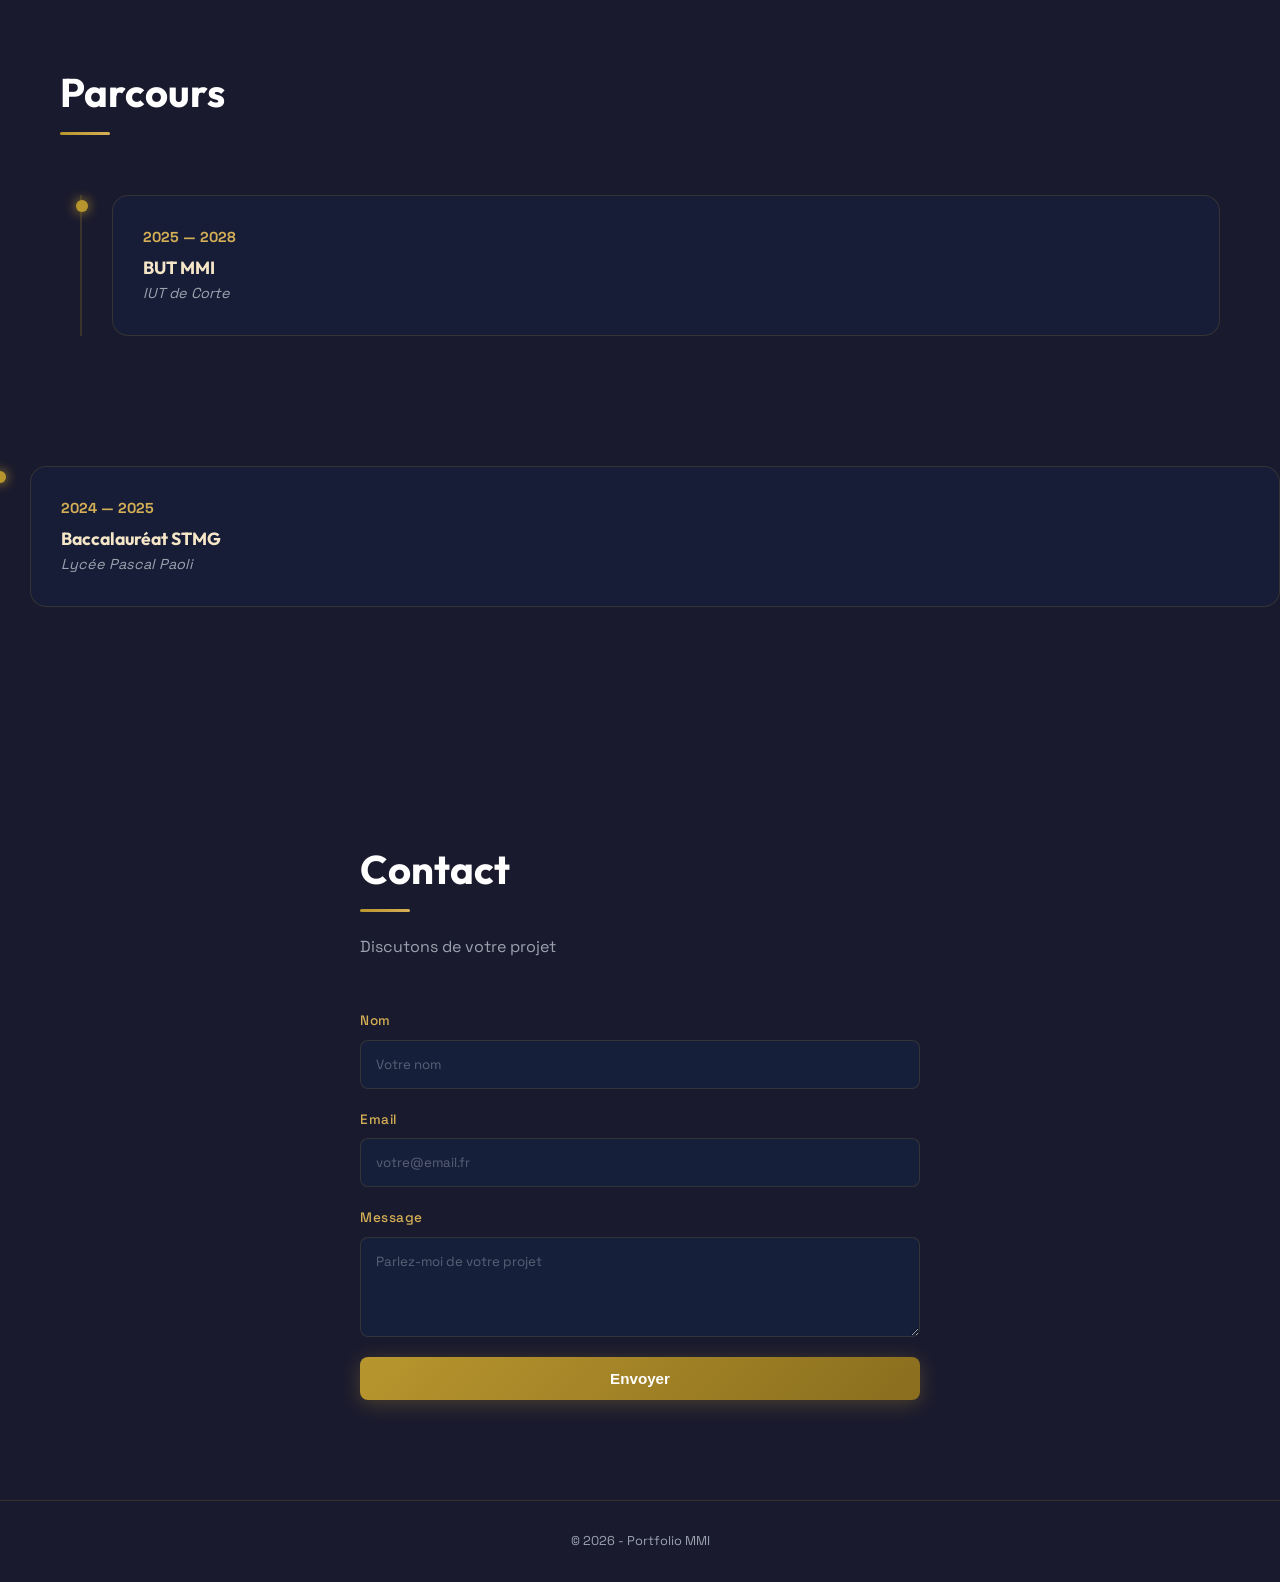
==== commit 9b892dab: "Fix HTML structure and formatting issues" ====
--- a/index.html
+++ b/index.html
@@ -17,23 +17,11 @@
   <div class="bg-noise"></div>
   <div class="bg-glow"></div>
 
-<nav class="nav" role="navigation" aria-label="Menu principal">
-   <a href="index.html" class="nav__logo">Reda Sabounti</a>
-    <ul class="nav__list">
-      <li class="nav__item"><a href="#hero" class="nav__link nav__link--active">Accueil</a></li>
-      <li class="nav__item"><a href="#apropos" class="nav__link">À propos</a></li>
-      <li class="nav__item"><a href="#competences" class="nav__link">Compétences</a></li>
-      <li class="nav__item"><a href="#projets" class="nav__link">Projets</a></li>
-      <li class="nav__item"><a href="#contact" class="nav__link nav__link--cta">Contact</a></li>
-    </ul>
-    <nav class="nav" role="navigation" aria-label="Menu principal">
-  <div class="nav__logo">Reda Sabounti.</div>
+<nav class="nav" aria-label="Menu principal">
+  <a href="index.html" class="nav__logo">Reda Sabounti.</a>
   
-  <!-- Ajoute ce bouton -->
   <button class="nav__burger" aria-label="Menu" aria-expanded="false">
-    <span></span>
-    <span></span>
-    <span></span>
+    <span></span><span></span><span></span>
   </button>
 
   <ul class="nav__list">
@@ -44,7 +32,6 @@
     <li class="nav__item"><a href="#contact" class="nav__link nav__link--cta">Contact</a></li>
   </ul>
 </nav>
-  </nav>
 
   <main>
     <!-- HERO -->
@@ -236,23 +223,26 @@
       <section id="parcours" class="section">
 
     <!-- PARCOURS -->
-    <section id="parcours" class="section">
+      <section id="parcours" class="section">
       <div class="container">
         <div class="section__header">
-          <h2 class="section__title">Parcours</h2>
-        </div>
+         <h2 class="section__title">Parcours</h2>
+         </div>
         <div class="timeline">
-          <article class="timeline__event card card--glass">
-            <div class="timeline__dot"></div>
-            <span class="timeline__date">2025 — 2028</span>
-            <h4 class="timeline__title">BUT MMI</h4>
-            <p class="timeline__place">IUT de Corte</p>
-          </article>
+           <article class="timeline__event card card--glass">
+        <div class="timeline__dot"></div>
+           <span class="timeline__date">2025 — 2028</span>
+           <h3 class="timeline__title">BUT MMI</h3> 
+           <p class="timeline__place">IUT de Corte</p>
+      </article>
+      </div>
+  </div>
+</section>
 
           <article class="timeline__event card card--glass">
             <div class="timeline__dot"></div>
             <span class="timeline__date">2024 — 2025</span>
-            <h4 class="timeline__title">Baccalauréat STMG</h4>
+            <h3 class="timeline__title">Baccalauréat STMG</h3>
             <p class="timeline__place">Lycée Pascal Paoli</p>
           </article>
         </div>
@@ -315,4 +305,4 @@
 </script>
 
 </body>
-</html>+</html>
--- a/style.css
+++ b/style.css
@@ -1,9 +1,3 @@
-/* ============================================
-   PORTFOLIO — REDA SABOUNTI
-   Palette : #1A1A2E | #B8962E | #F5E6C8 | #FFF
-   ============================================ */
-
-/* --- VARIABLES & RESET --- */
 :root {
   --bg-dark:       #1A1A2E;
   --bg-card:       #16213E;
@@ -36,7 +30,6 @@
 a:hover { text-decoration: none; }
 
 
-/* --- BACKGROUND ANIMÉ --- */
 .bg-glow {
   position: fixed;
   top: -20%; right: -10%;
@@ -62,7 +55,6 @@
 }
 
 
-/* --- TYPOGRAPHIE --- */
 h1, h2, h3, h4 {
   font-family: var(--font-heading);
   color: #ffffff;
@@ -70,13 +62,13 @@
 
 .text--gradient {
   background: linear-gradient(90deg, #F5E6C8, #B8962E);
-  -webkit-background-clip: text;
+  background-clip: text;
   -webkit-text-fill-color: transparent;
 }
 
 .text--gradient-purple {
   background: linear-gradient(90deg, #D4AF55, #8A6E1E);
-  -webkit-background-clip: text;
+  background-clip: text;
   -webkit-text-fill-color: transparent;
 }
 
@@ -84,9 +76,6 @@
 .container--narrow { max-width: 600px; }
 
 
-/* ============================================
-   NAVIGATION
-   ============================================ */
 .nav {
   position: fixed; top: 0; width: 100%;
   padding: 18px 5%;
@@ -97,14 +86,14 @@
   border-bottom: 1px solid var(--glass-border);
 }
 
-/* Logo cliquable */
+
 a.nav__logo,
 .nav__logo {
   font-weight: 900;
   font-size: 1.2rem;
   letter-spacing: 1px;
   background: linear-gradient(90deg, #F5E6C8, #B8962E);
-  -webkit-background-clip: text;
+  background-clip: text;
   -webkit-text-fill-color: transparent;
   text-decoration: none;
   transition: opacity 0.3s;
@@ -135,7 +124,6 @@
   border-color: var(--primary);
 }
 
-/* --- BURGER --- */
 .nav__burger {
   display: none;
   flex-direction: column;
@@ -160,9 +148,6 @@
 .nav__burger.is-open span:nth-child(3) { transform: translateY(-7px) rotate(-45deg); }
 
 
-/* ============================================
-   HERO
-   ============================================ */
 .hero {
   min-height: 100vh;
   display: flex;
@@ -183,7 +168,6 @@
   background: linear-gradient(90deg, transparent, var(--primary), transparent);
 }
 
-/* Vaisseau supprimé */
 .hero__visual { display: none; }
 
 .hero__content { max-width: 720px; z-index: 2; }
@@ -217,9 +201,6 @@
 }
 
 
-/* ============================================
-   BOUTONS
-   ============================================ */
 .btn {
   padding: 13px 28px; border-radius: 8px; text-decoration: none;
   transition: 0.3s; font-weight: 600; cursor: pointer;
@@ -271,9 +252,6 @@
 }
 
 
-/* ============================================
-   SECTIONS COMMUNES
-   ============================================ */
 .section { padding: 100px 0; }
 .section__header { margin-bottom: 50px; }
 
@@ -289,9 +267,6 @@
 .section__footer   { text-align: center; margin-top: 40px; }
 
 
-/* ============================================
-   CARDS & À PROPOS
-   ============================================ */
 .about-grid { display: grid; grid-template-columns: 1.5fr 1fr; gap: 30px; }
 
 .card { padding: 30px; border-radius: 16px; transition: transform 0.3s; }
@@ -327,9 +302,6 @@
 }
 
 
-/* ============================================
-   COMPÉTENCES / SKILLS
-   ============================================ */
 .skills {
   display: flex; gap: 20px;
   overflow-x: auto; overflow-y: visible !important;
@@ -386,9 +358,6 @@
 .skill:hover::after { opacity: 1; visibility: visible; bottom: -55px; }
 
 
-/* ============================================
-   PROJETS
-   ============================================ */
 .projects-grid       { display: grid; grid-template-columns: repeat(auto-fit, minmax(280px, 1fr)); gap: 30px; }
 .projects-grid--full { grid-template-columns: repeat(auto-fit, minmax(240px, 1fr)); }
 
@@ -412,7 +381,6 @@
 .project__title   { font-size: 1.2rem; margin-bottom: 8px; color: var(--cream); }
 .project__desc    { font-size: 0.9rem; color: var(--text-muted); line-height: 1.5; }
 
-/* Filtres */
 .projects-filters { display: flex; gap: 10px; margin-bottom: 30px; flex-wrap: wrap; }
 .projects-filters__btn {
   padding: 6px 16px; border-radius: 999px;
@@ -426,9 +394,6 @@
 }
 
 
-/* ============================================
-   TIMELINE / PARCOURS
-   ============================================ */
 .timeline { border-left: 2px solid rgba(184,150,46,0.2); margin-left: 20px; }
 .timeline__event { margin-left: 30px; margin-bottom: 30px; position: relative; }
 
@@ -443,9 +408,7 @@
 .timeline__place { color: var(--text-muted); font-style: italic; font-size: 0.9rem; }
 
 
-/* ============================================
-   FORMULAIRE CONTACT
-   ============================================ */
+
 .form        { display: flex; flex-direction: column; gap: 20px; }
 .form__group { display: flex; flex-direction: column; gap: 8px; }
 .form__label { color: var(--primary-light); font-size: 0.85rem; font-weight: 500; letter-spacing: 0.5px; }
@@ -462,9 +425,6 @@
 .form__input::placeholder { color: rgba(156,163,175,0.5); }
 
 
-/* ============================================
-   FOOTER
-   ============================================ */
 .footer {
   text-align: center; padding: 30px;
   border-top: 1px solid var(--glass-border);
@@ -472,9 +432,6 @@
 }
 
 
-/* ============================================
-   PAGE DÉTAIL PROJET
-   ============================================ */
 .project-page { min-height: 100vh; padding: 120px 0 60px; }
 
 .project-page__back {
@@ -523,26 +480,17 @@
 .projet-link:hover .demo-overlay { opacity: 1; }
 
 
-/* ============================================
-   FOCUS ACCESSIBILITÉ
-   ============================================ */
 .btn:focus,
 .nav__link:focus,
 .form__input:focus { outline: 2px solid var(--primary-light); outline-offset: 2px; }
 
 
-/* ============================================
-   RESPONSIVE — TABLETTE & MOBILE (≤ 768px)
-   ============================================ */
 @media (max-width: 768px) {
 
-  /* Nav */
   .nav { padding: 15px 20px; }
 
-  /* Burger visible */
   .nav__burger { display: flex; }
 
-  /* Menu fermé par défaut */
   .nav__list {
     display: flex;
     flex-direction: column;
@@ -558,7 +506,6 @@
     z-index: 1000;
   }
 
-  /* Menu ouvert */
   .nav__list.is-open { right: 0; }
 
   .nav__link {
@@ -575,22 +522,18 @@
     color: var(--primary-light) !important;
   }
 
-  /* Hero */
   .hero { flex-direction: column; justify-content: center; text-align: center; padding-top: 120px; }
   .hero__title   { font-size: 2.4rem; }
   .hero__actions { flex-direction: column; align-items: center; }
 
-  /* À propos */
   .about-grid { grid-template-columns: 1fr; }
 
-  /* Skills */
   .skill { flex: 0 0 140px; }
 
-  /* Projet détail */
   .project-page__title { font-size: 1.8rem; }
 }
 
 @media (max-width: 480px) {
   .hero__title    { font-size: 2rem; }
   .section__title { font-size: 2rem; }
-}+}
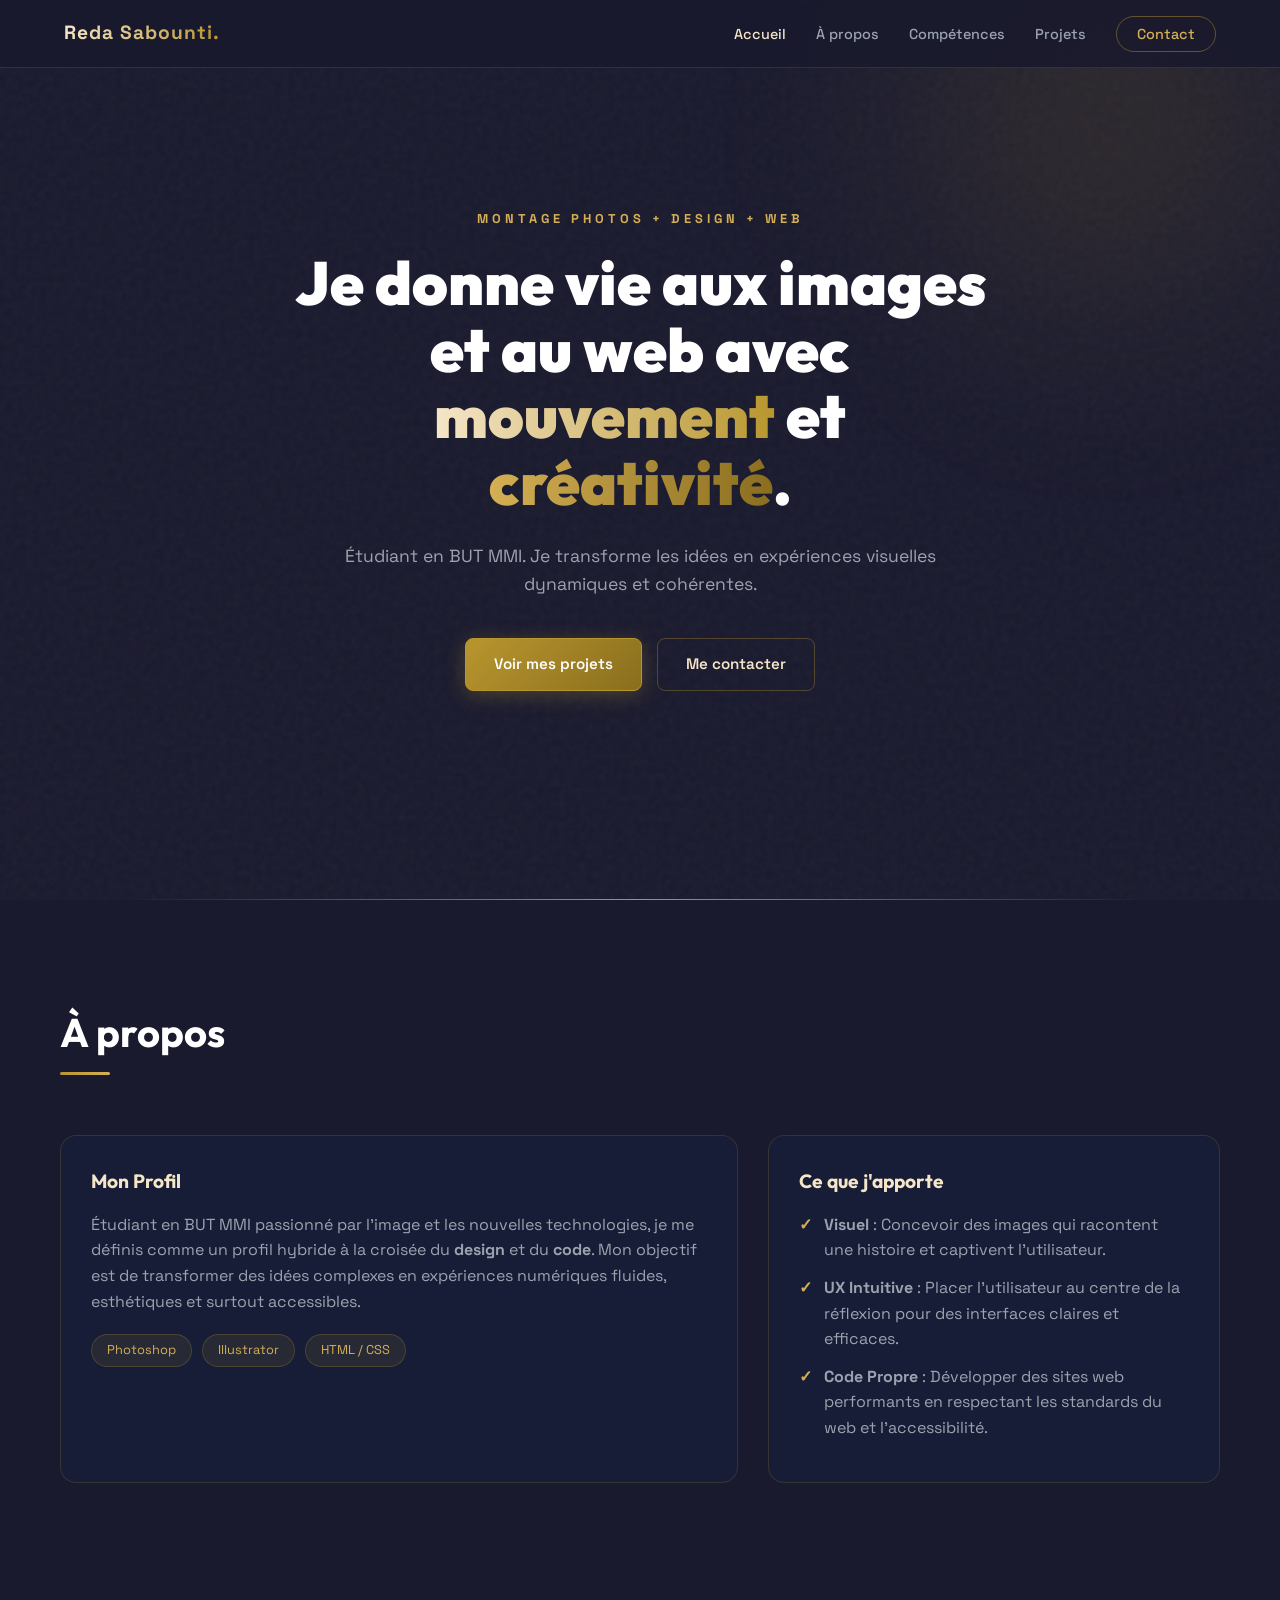
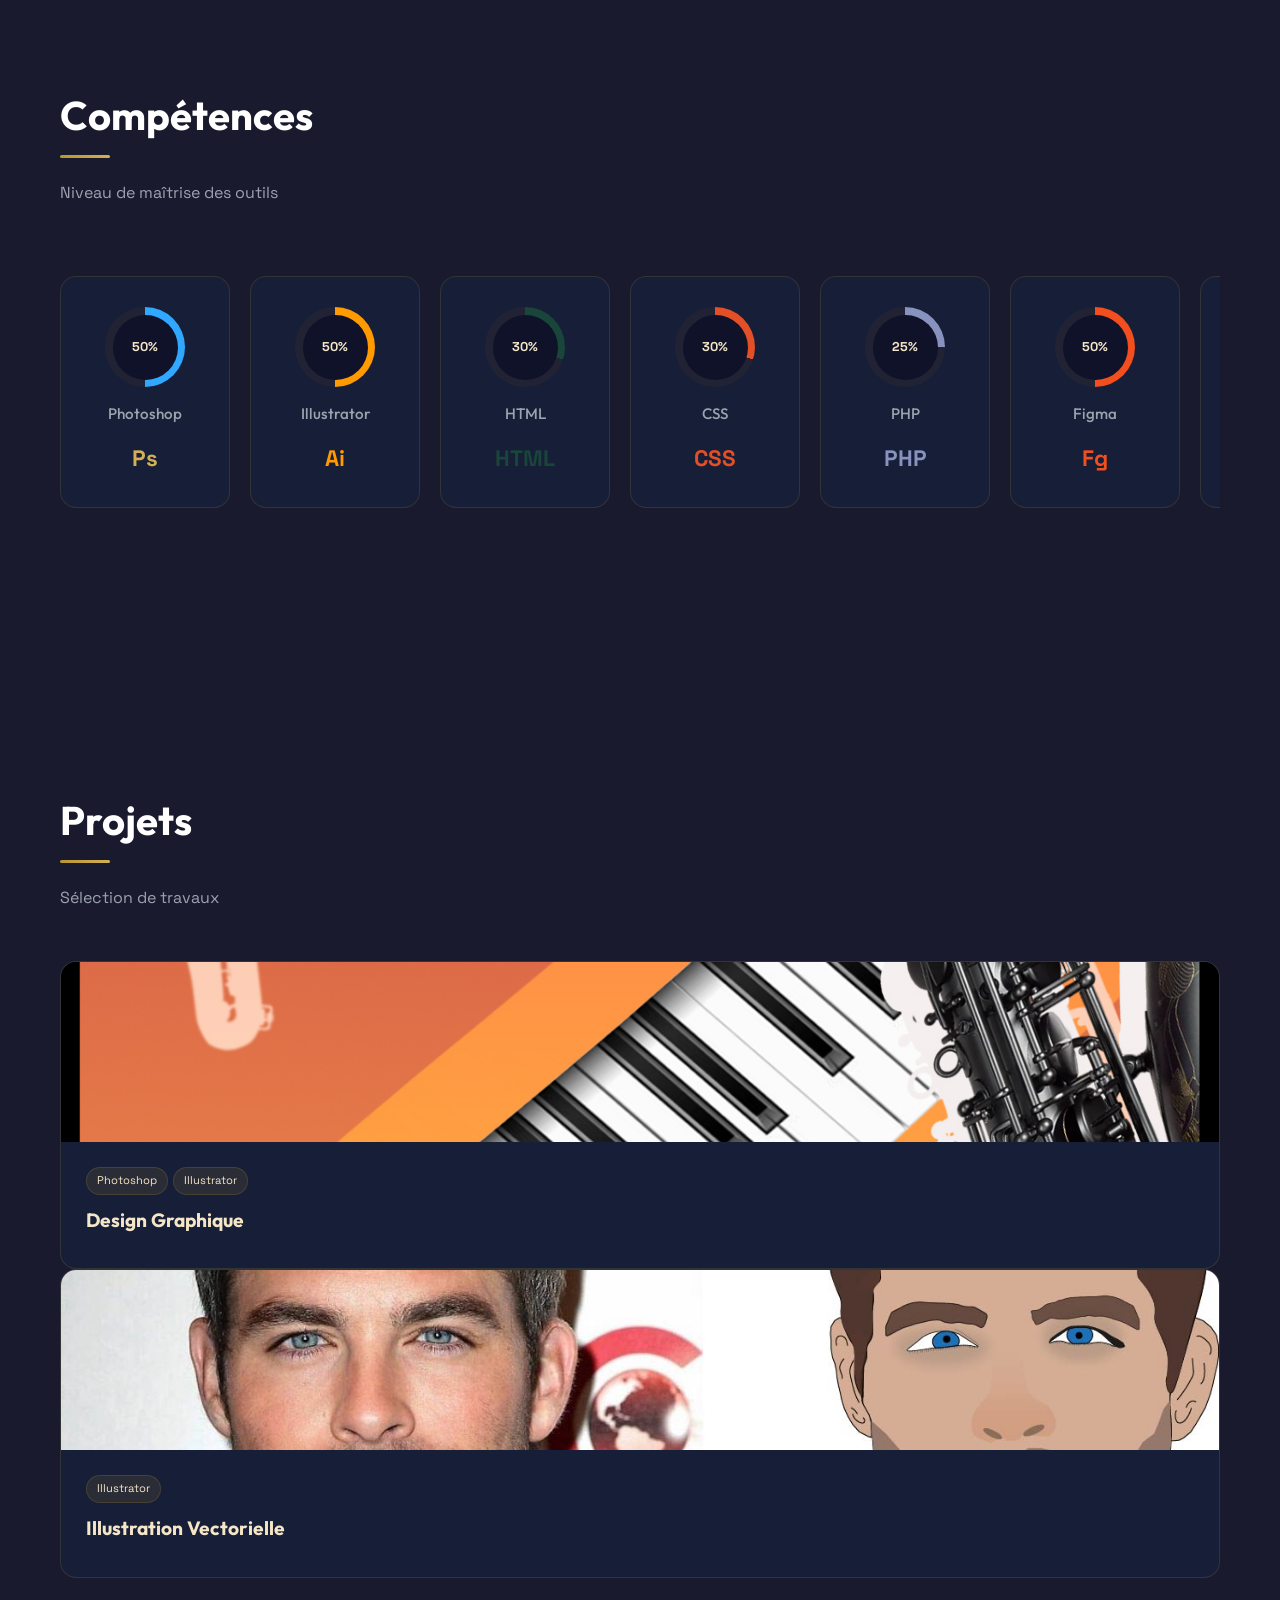
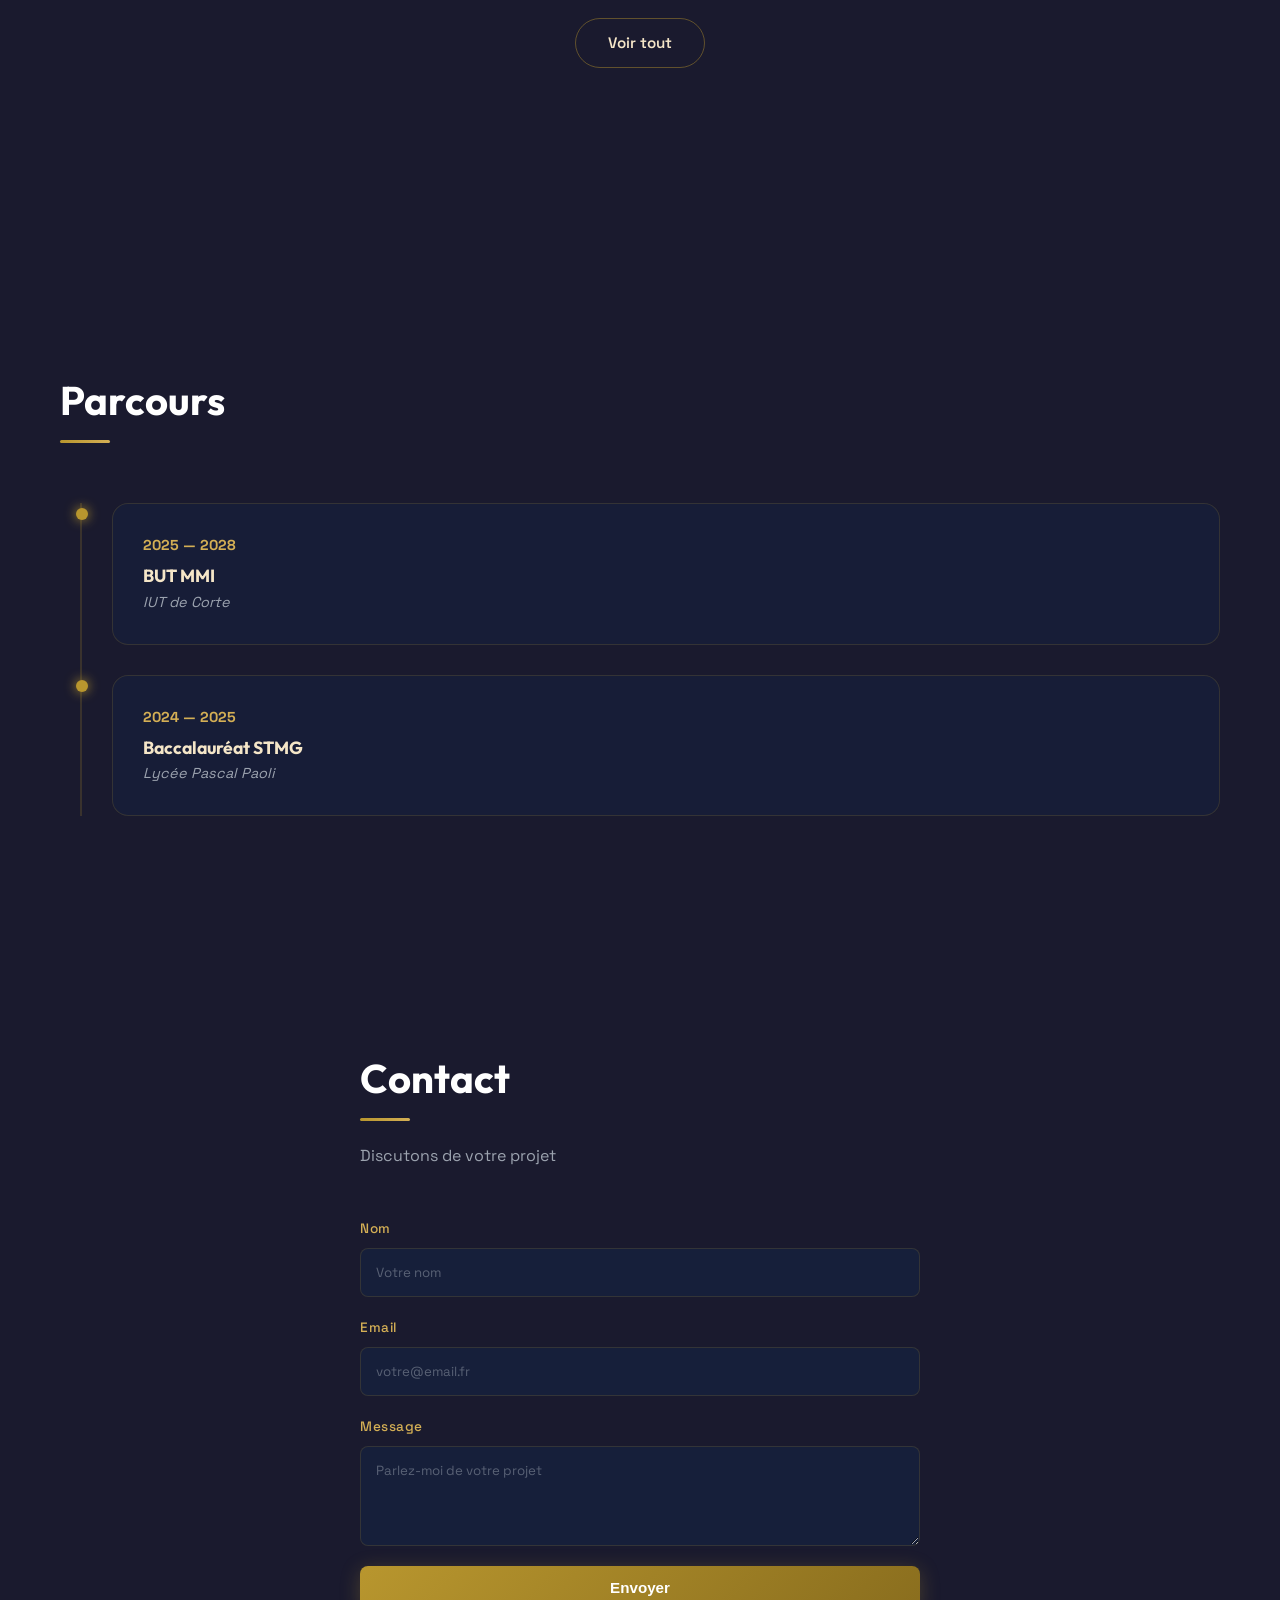
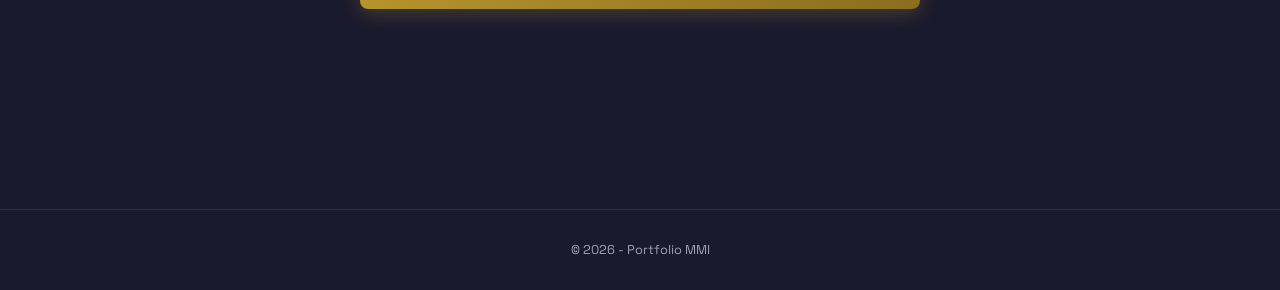
==== commit d99580e0: "Update index.html" ====
--- a/index.html
+++ b/index.html
@@ -51,8 +51,7 @@
       <a href="#projets" class="btn btn--primary">Voir mes projets</a>
       <a href="#contact" class="btn btn--secondary">Me contacter</a>
     </div>
-
-</section>
+  </div> </section>
 
     <!-- A PROPOS -->
     <section id="apropos" class="section">
@@ -180,13 +179,15 @@
 
     <!-- PROJETS -->
     <section id="projets" class="section">
-      <div class="container">
-        <div class="section__header">
-          <h2 class="section__title">Projets</h2>
-          <p class="section__subtitle">Sélection de travaux</p>
-        </div>
-
-        <div class="projects-grid">
+  <div class="container">
+    <div class="section__header">
+      <h2 class="section__title">Projets</h2>
+      <p class="section__subtitle">Sélection de travaux</p>
+    </div>
+
+    <div class="projects-grid"> 
+    </div>
+
           <article class="project">
             <div class="project__thumb">
   <img src="imagesprojet-1.jpg" alt="Design graphique Photoshop Illustrator" width="400" height="250" loading="lazy" class="project__img">
@@ -215,39 +216,37 @@
           </article>
         </div>
 
-        <div class="section__footer">
-  <a href="projets.html" class="btn btn--outline">Voir tout</a>
-</div>
-</section>
+       <div class="section__footer">
+      <a href="projets.html" class="btn btn--outline">Voir tout</a>
+    </div>
+  </div> </section>
 
       <section id="parcours" class="section">
 
     <!-- PARCOURS -->
       <section id="parcours" class="section">
-      <div class="container">
-        <div class="section__header">
-         <h2 class="section__title">Parcours</h2>
-         </div>
-        <div class="timeline">
-           <article class="timeline__event card card--glass">
+  <div class="container">
+    <div class="section__header">
+      <h2 class="section__title">Parcours</h2>
+    </div>
+
+    <div class="timeline">
+      <article class="timeline__event card card--glass">
         <div class="timeline__dot"></div>
-           <span class="timeline__date">2025 — 2028</span>
-           <h3 class="timeline__title">BUT MMI</h3> 
-           <p class="timeline__place">IUT de Corte</p>
-      </article>
-      </div>
+        <span class="timeline__date">2025 — 2028</span>
+        <h3 class="timeline__title">BUT MMI</h3> 
+        <p class="timeline__place">IUT de Corte</p>
+      </article>
+
+      <article class="timeline__event card card--glass">
+        <div class="timeline__dot"></div>
+        <span class="timeline__date">2024 — 2025</span>
+        <h3 class="timeline__title">Baccalauréat STMG</h3>
+        <p class="timeline__place">Lycée Pascal Paoli</p>
+      </article>
+    </div>
   </div>
 </section>
-
-          <article class="timeline__event card card--glass">
-            <div class="timeline__dot"></div>
-            <span class="timeline__date">2024 — 2025</span>
-            <h3 class="timeline__title">Baccalauréat STMG</h3>
-            <p class="timeline__place">Lycée Pascal Paoli</p>
-          </article>
-        </div>
-      </div>
-    </section>
 
     <!-- CONTACT -->
     <section id="contact" class="section">
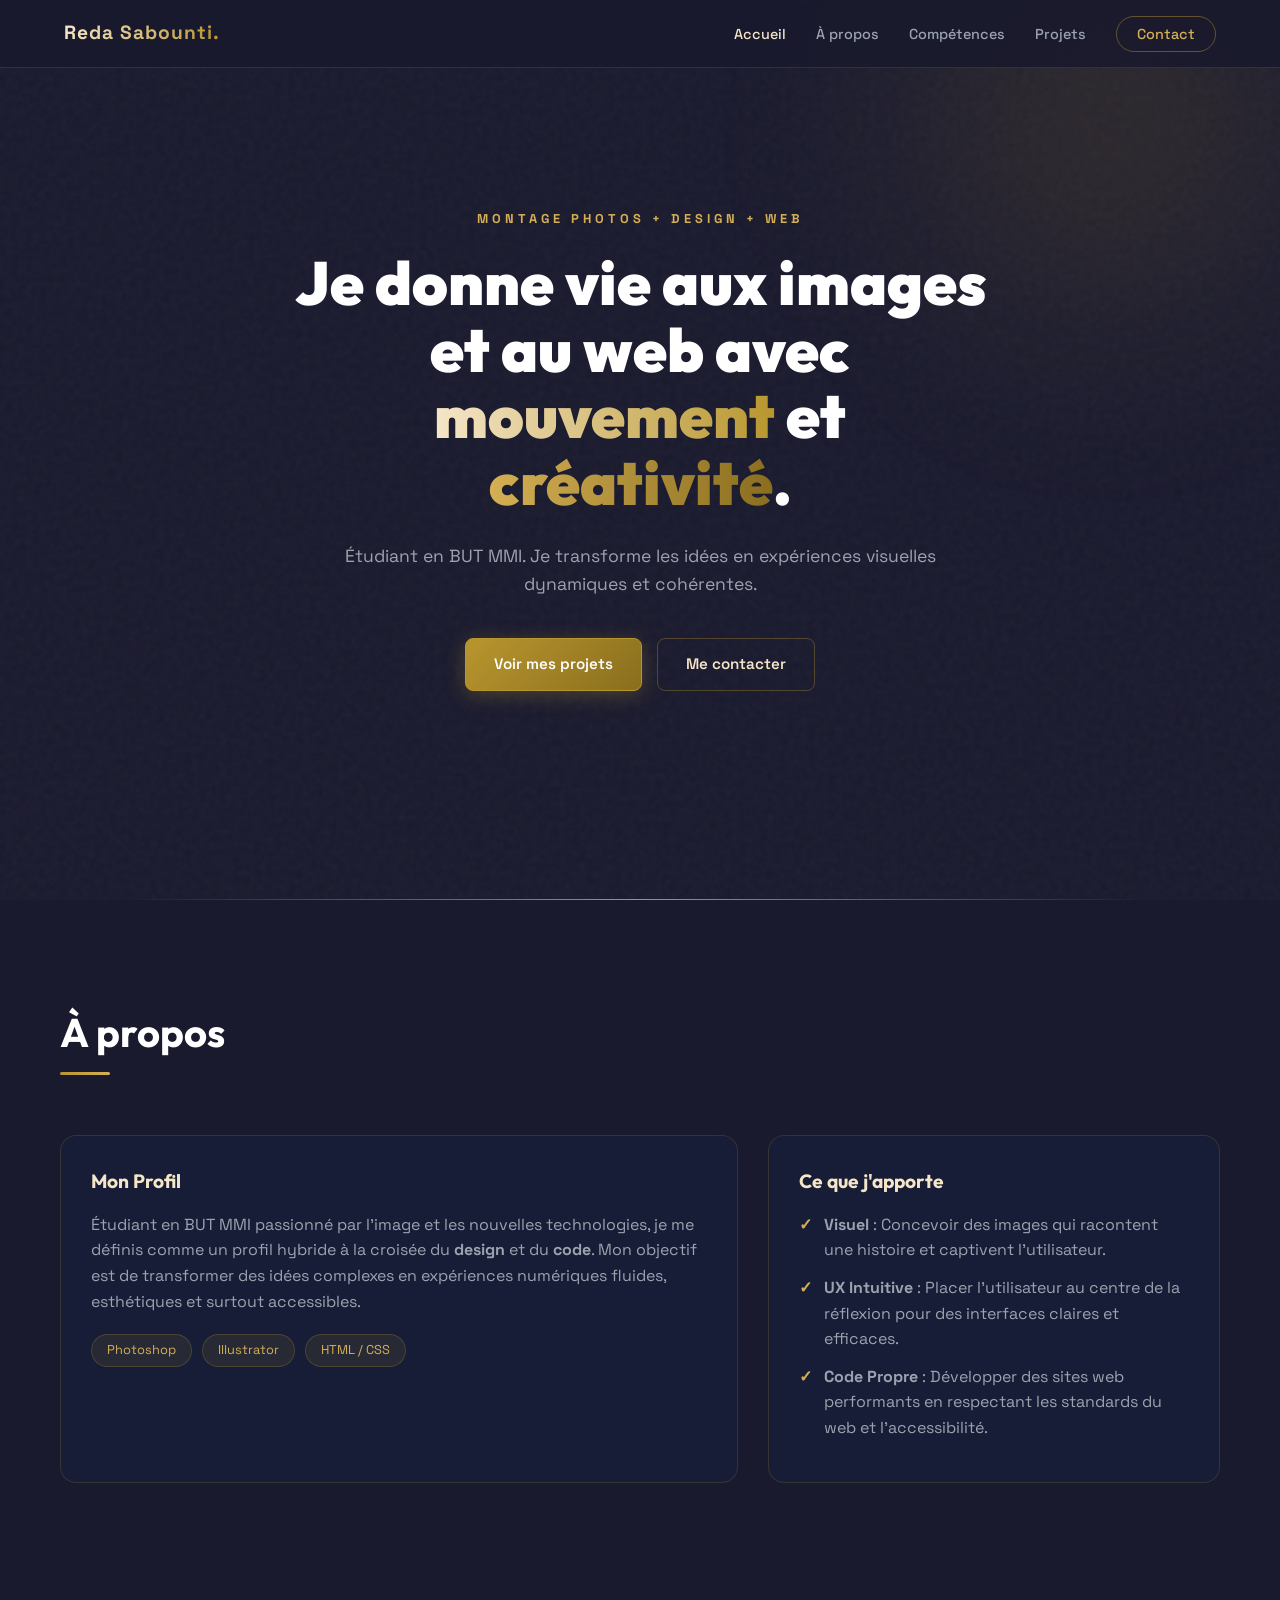
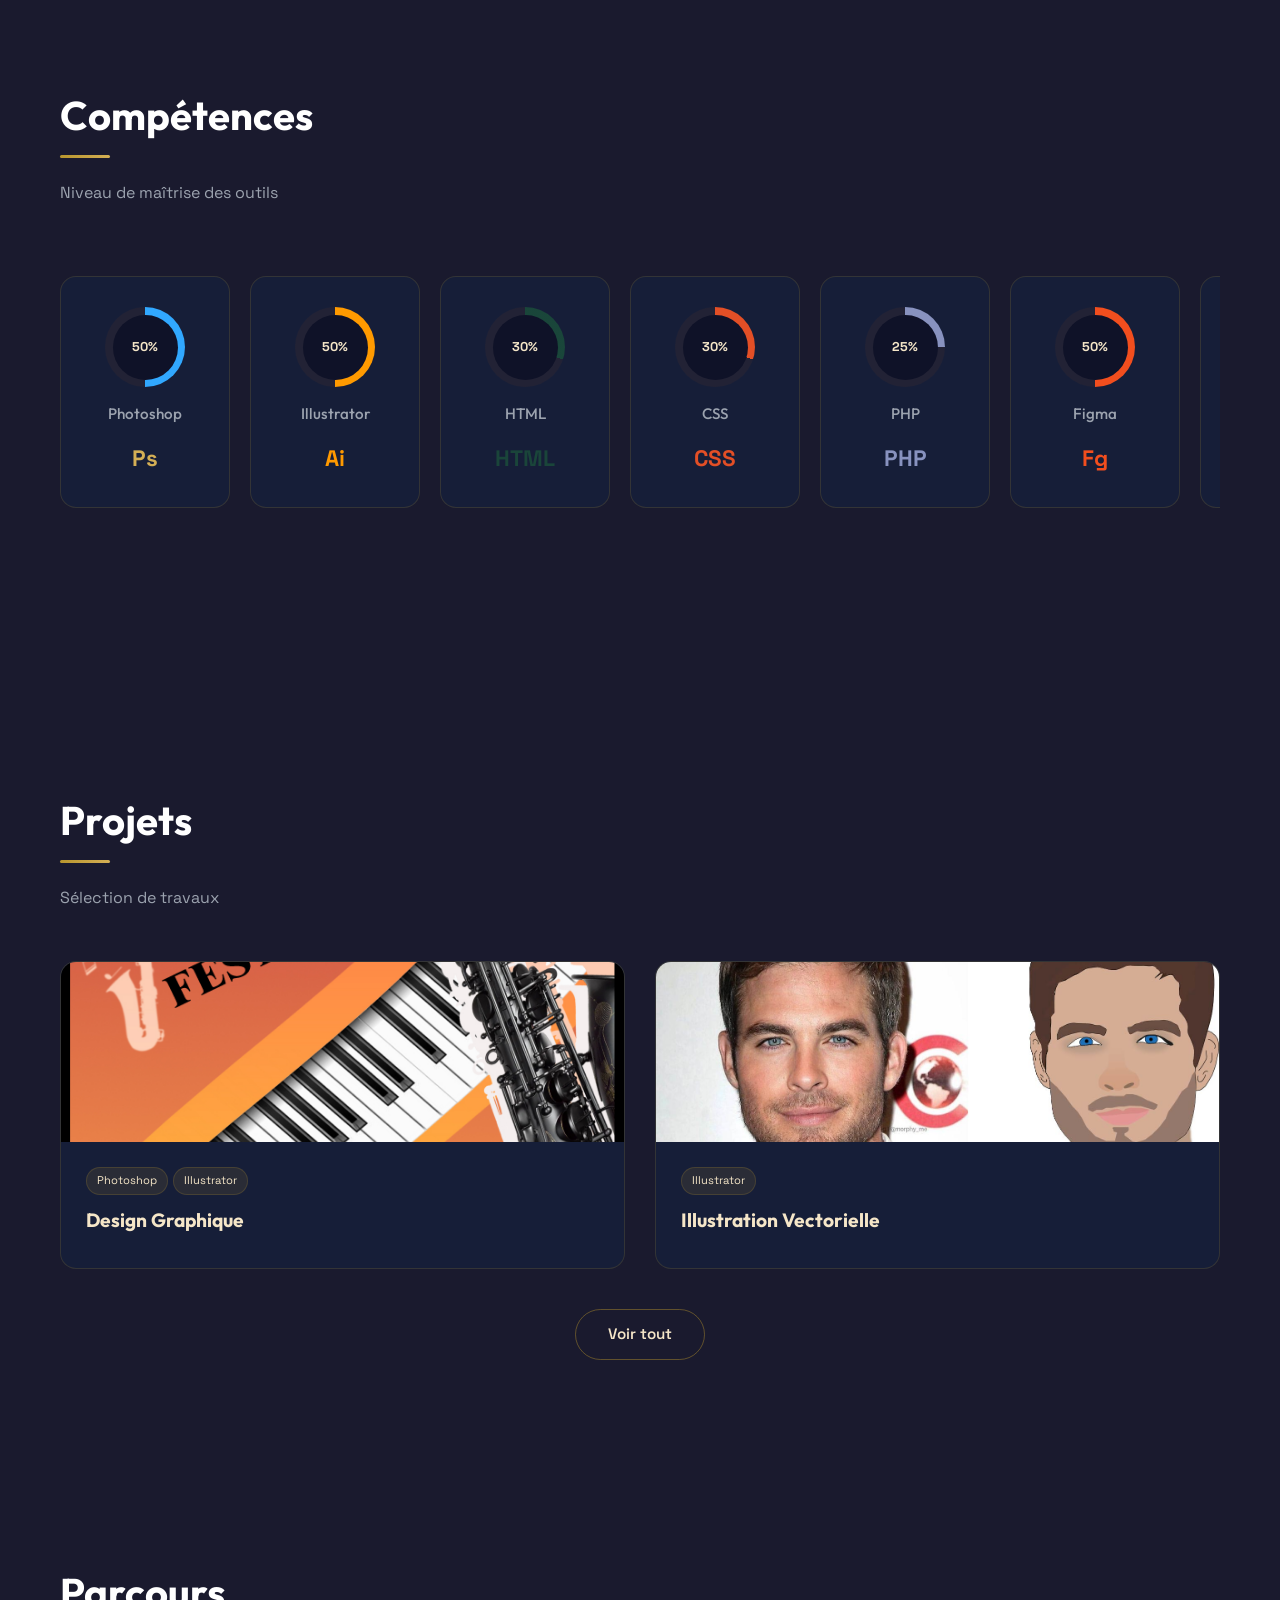
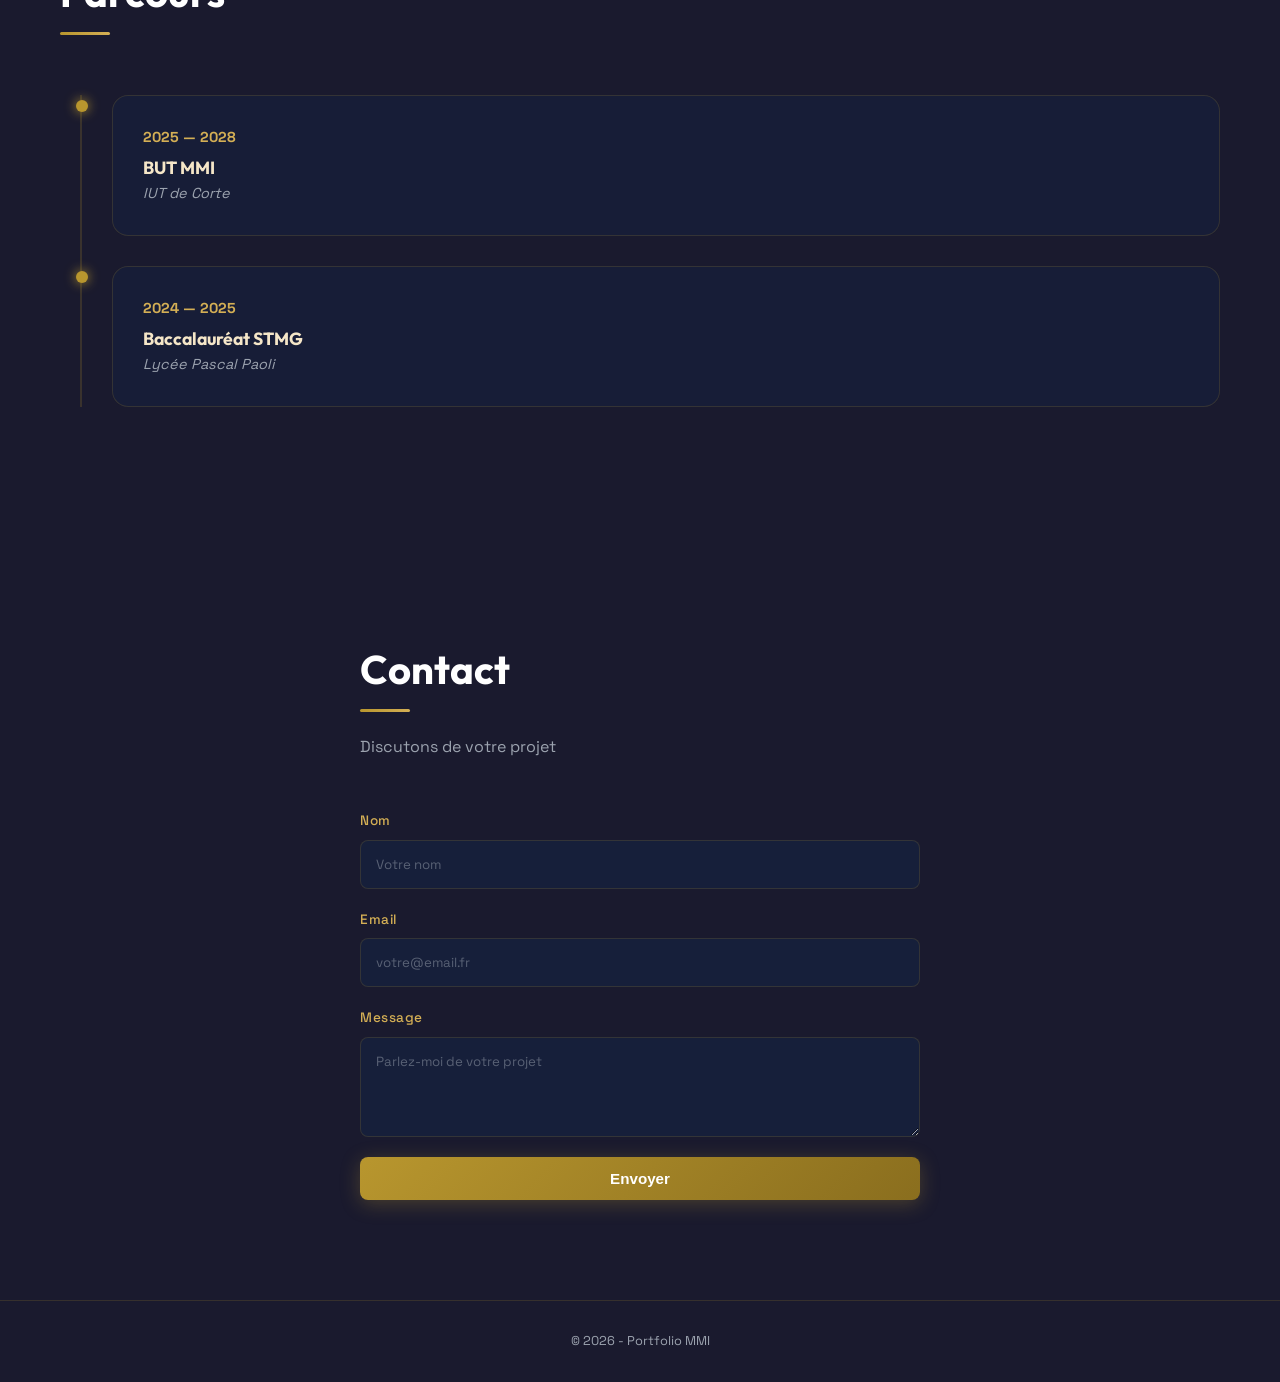
==== commit 6386ec3d: "Update index.html" ====
--- a/index.html
+++ b/index.html
@@ -178,50 +178,42 @@
 
 
     <!-- PROJETS -->
-    <section id="projets" class="section">
+   <section id="projets" class="section">
   <div class="container">
     <div class="section__header">
       <h2 class="section__title">Projets</h2>
       <p class="section__subtitle">Sélection de travaux</p>
     </div>
 
-    <div class="projects-grid"> 
-    </div>
-
-          <article class="project">
-            <div class="project__thumb">
-  <img src="imagesprojet-1.jpg" alt="Design graphique Photoshop Illustrator" width="400" height="250" loading="lazy" class="project__img">
-</div>
-            <div class="project__content">
-              <div class="project__tags">
-                <span class="tags__item tags__item--small">Photoshop</span>
-                <span class="tags__item tags__item--small">Illustrator</span>
-              </div>
-              <h3 class="project__title">Design Graphique</h3>
-              <p class="project__desc"></p>
-            </div>
-          </article>
-
-          <article class="project">
-            <div class="project__thumb">
-  <img src="imagesprojet-2.jpg" alt="Illustration vectorielle Illustrator" width="400" height="250" loading="lazy" class="project__img">
-</div>
-            <div class="project__content">
-              <div class="project__tags">
-                <span class="tags__item tags__item--small">Illustrator</span>
-              </div>
-              <h3 class="project__title">Illustration Vectorielle</h3>
-              <p class="project__desc"></p>
-            </div>
-          </article>
-        </div>
-
-       <div class="section__footer">
+    <div class="projects-grid"> <article class="project">
+        <div class="project__thumb">
+          <img src="imagesprojet-1.jpg" alt="Design graphique Photoshop Illustrator" width="400" height="250" loading="lazy" class="project__img">
+        </div>
+        <div class="project__content">
+          <div class="project__tags">
+            <span class="tags__item tags__item--small">Photoshop</span>
+            <span class="tags__item tags__item--small">Illustrator</span>
+          </div>
+          <h3 class="project__title">Design Graphique</h3>
+        </div>
+      </article>
+
+      <article class="project">
+        <div class="project__thumb">
+          <img src="imagesprojet-2.jpg" alt="Illustration vectorielle Illustrator" width="400" height="250" loading="lazy" class="project__img">
+        </div>
+        <div class="project__content">
+          <div class="project__tags">
+            <span class="tags__item tags__item--small">Illustrator</span>
+          </div>
+          <h3 class="project__title">Illustration Vectorielle</h3>
+        </div>
+      </article>
+    </div> <div class="section__footer">
       <a href="projets.html" class="btn btn--outline">Voir tout</a>
     </div>
   </div> </section>
 
-      <section id="parcours" class="section">
 
     <!-- PARCOURS -->
       <section id="parcours" class="section">
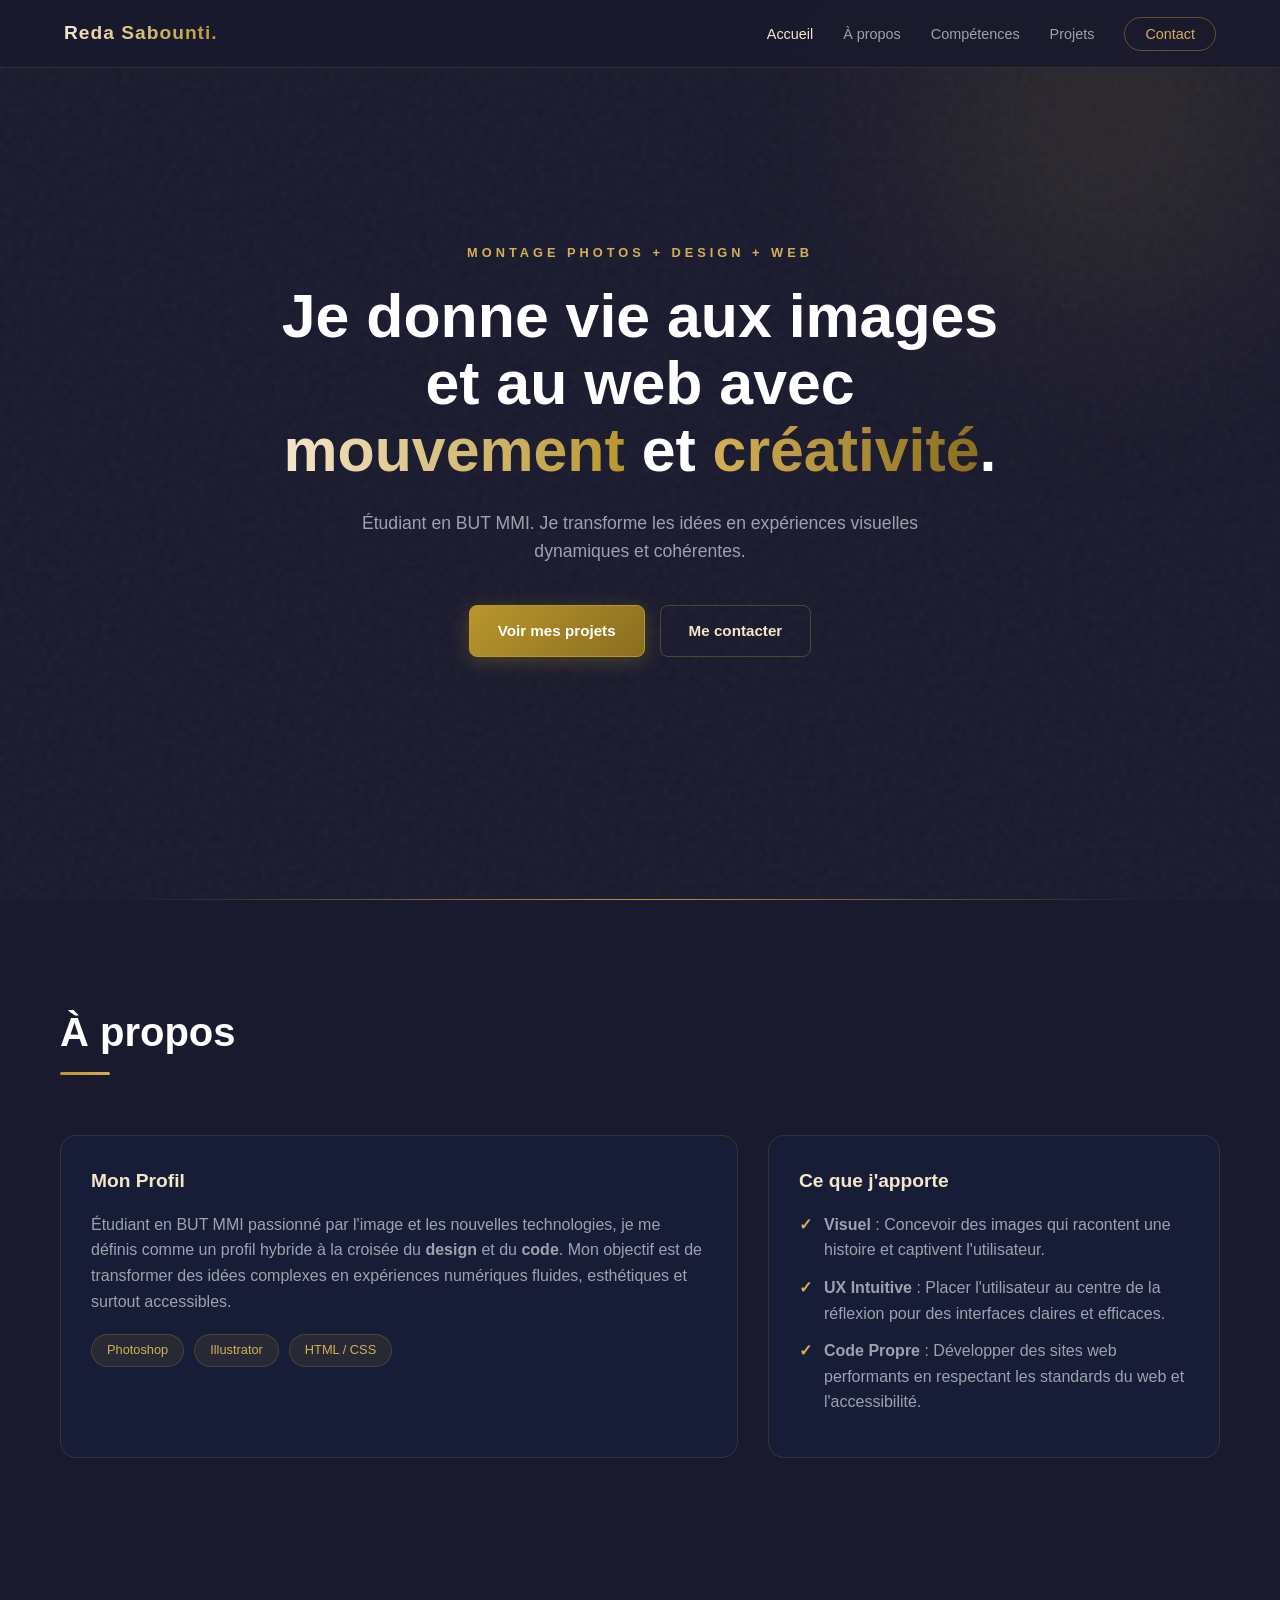
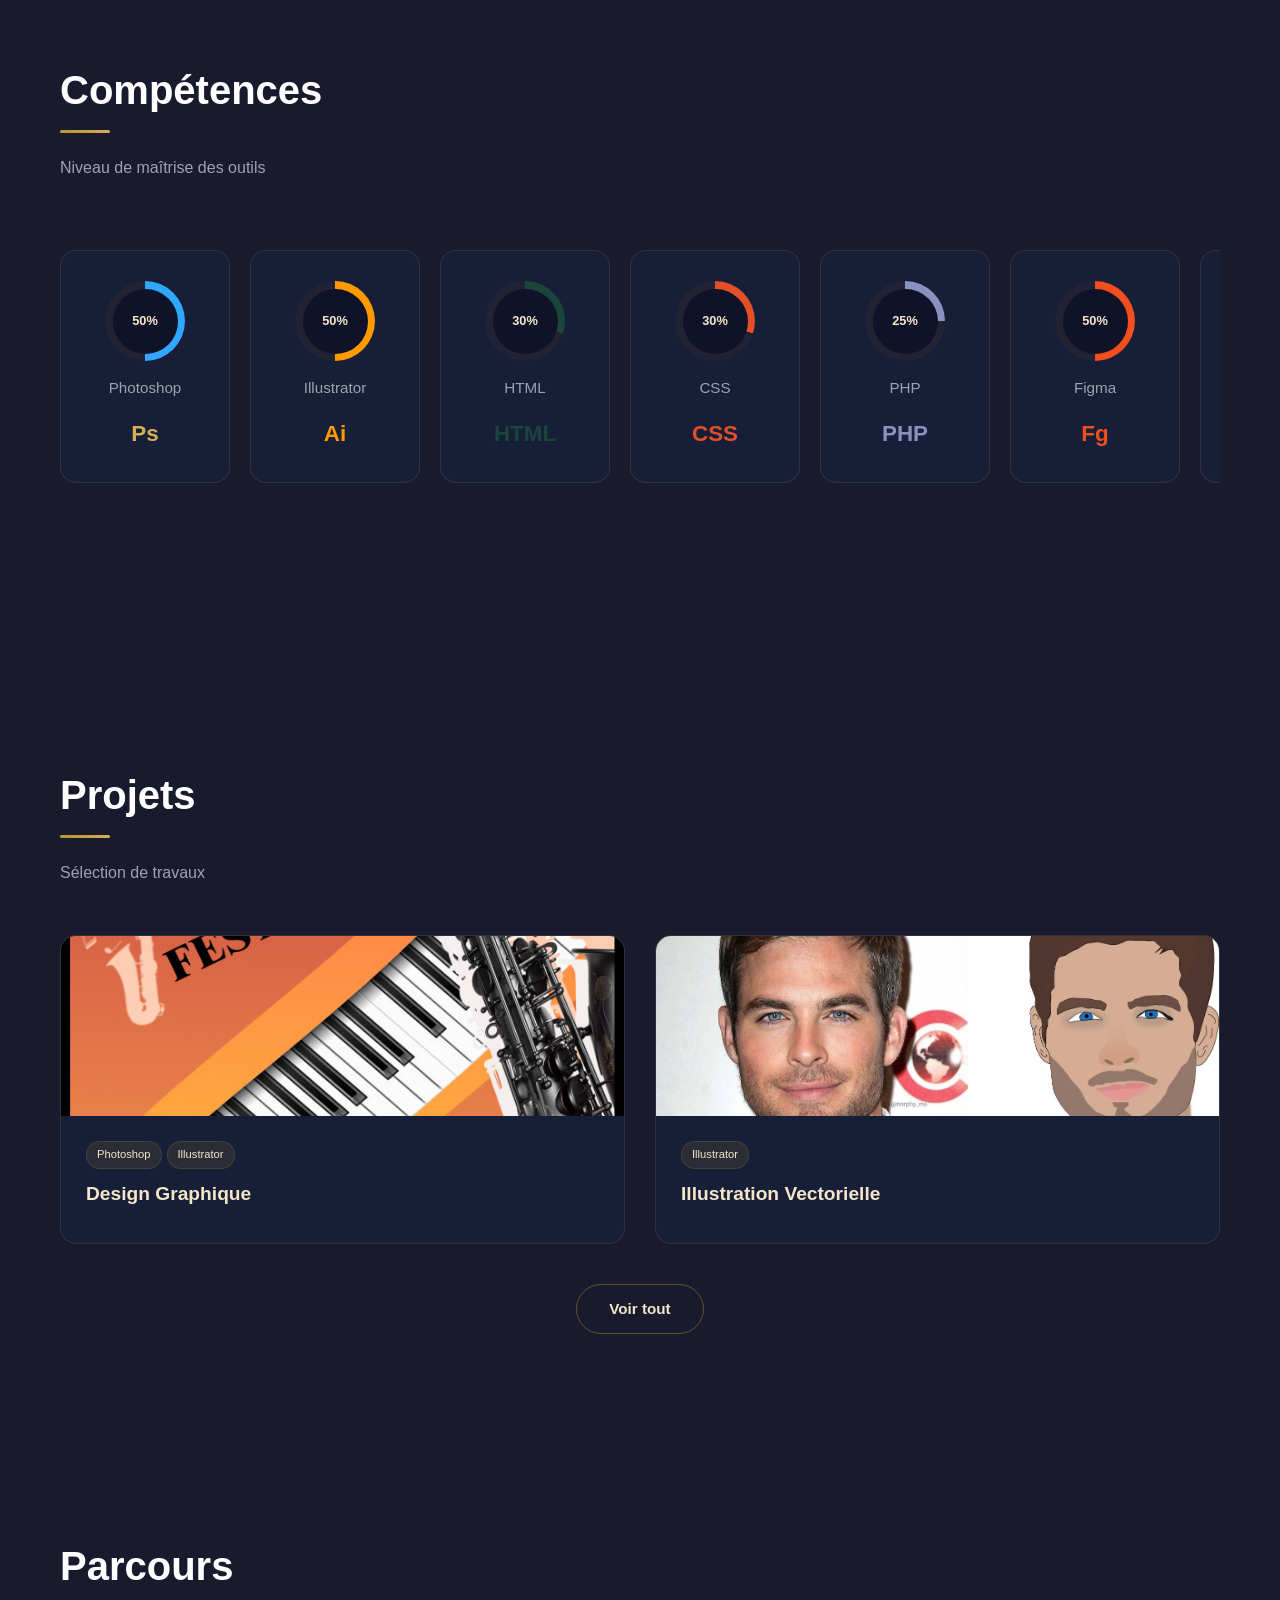
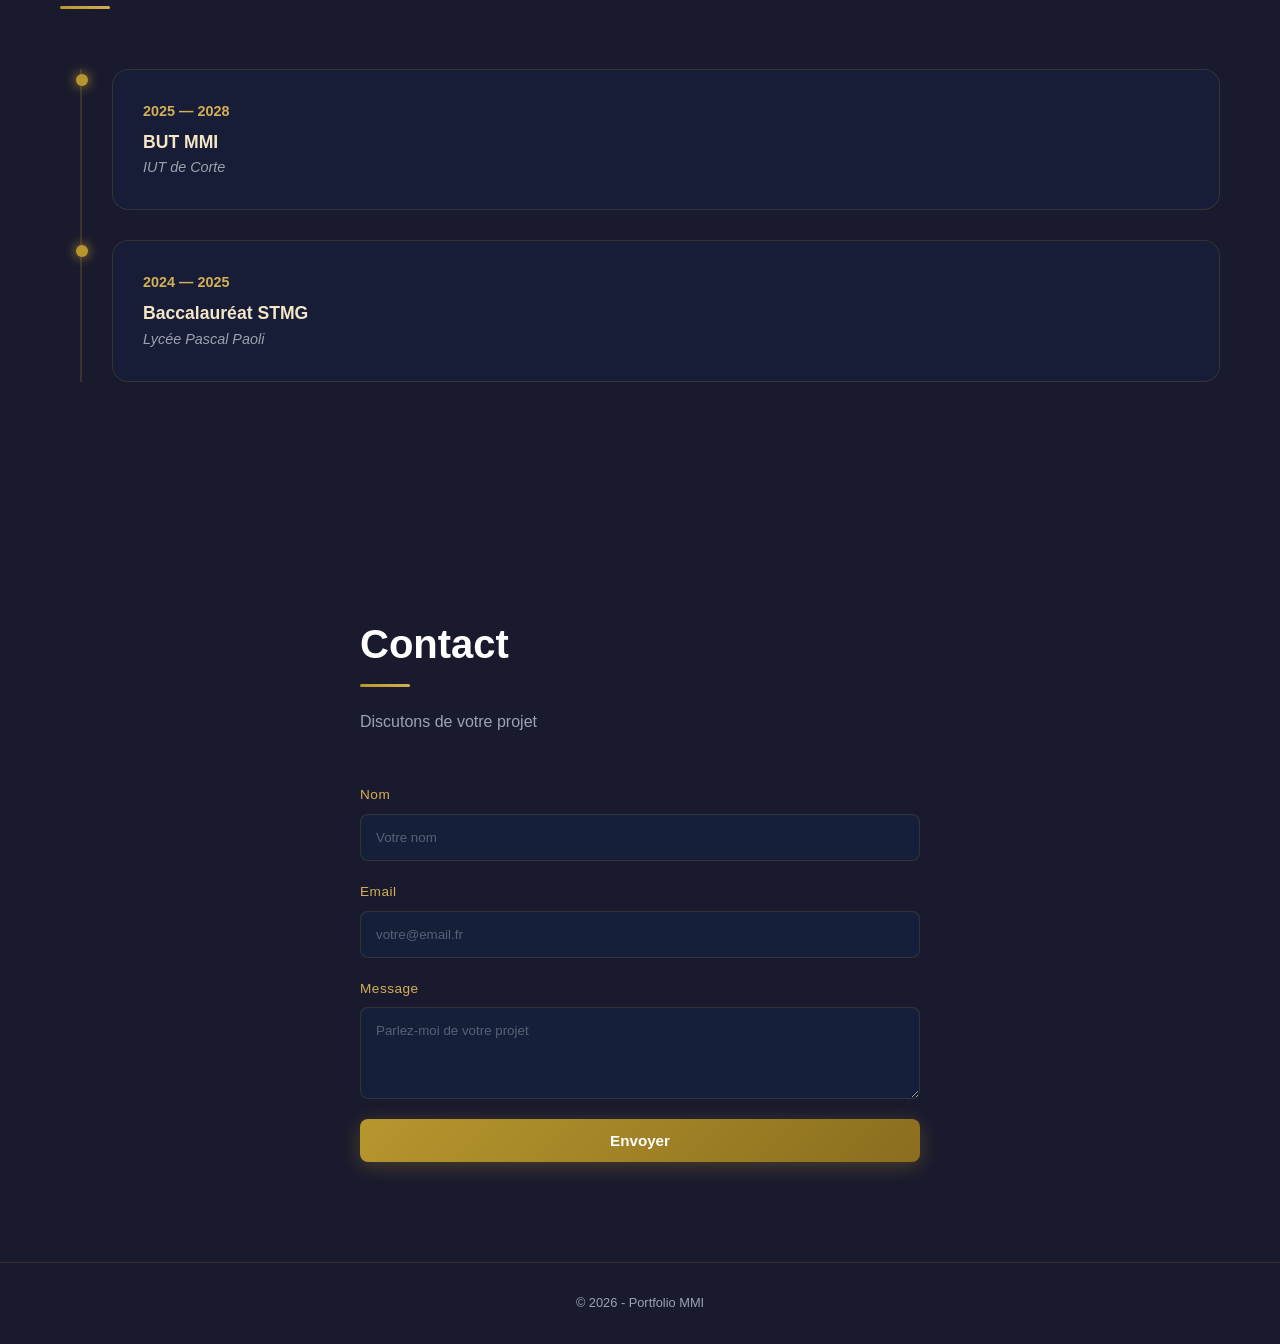
==== commit 5be7f96b: "Update index.html" ====
--- a/index.html
+++ b/index.html
@@ -3,11 +3,8 @@
 <head>
   <meta charset="UTF-8">
   <meta name="viewport" content="width=device-width, initial-scale=1.0">
+  <meta name="description" content="Portfolio de Reda Sabounti, étudiant en BUT MMI spécialisé en design et développement web.">
   <title>Portfolio</title>
-
- <link rel="preconnect" href="https://fonts.googleapis.com">
-<link rel="preconnect" href="https://fonts.gstatic.com" crossorigin>
-<link href="https://fonts.googleapis.com/css2?family=Outfit:wght@300;400;700;900&family=Space+Grotesk:wght@300;500;700&display=swap" rel="stylesheet">
 
   <link rel="stylesheet" href="style.css">
 </head>
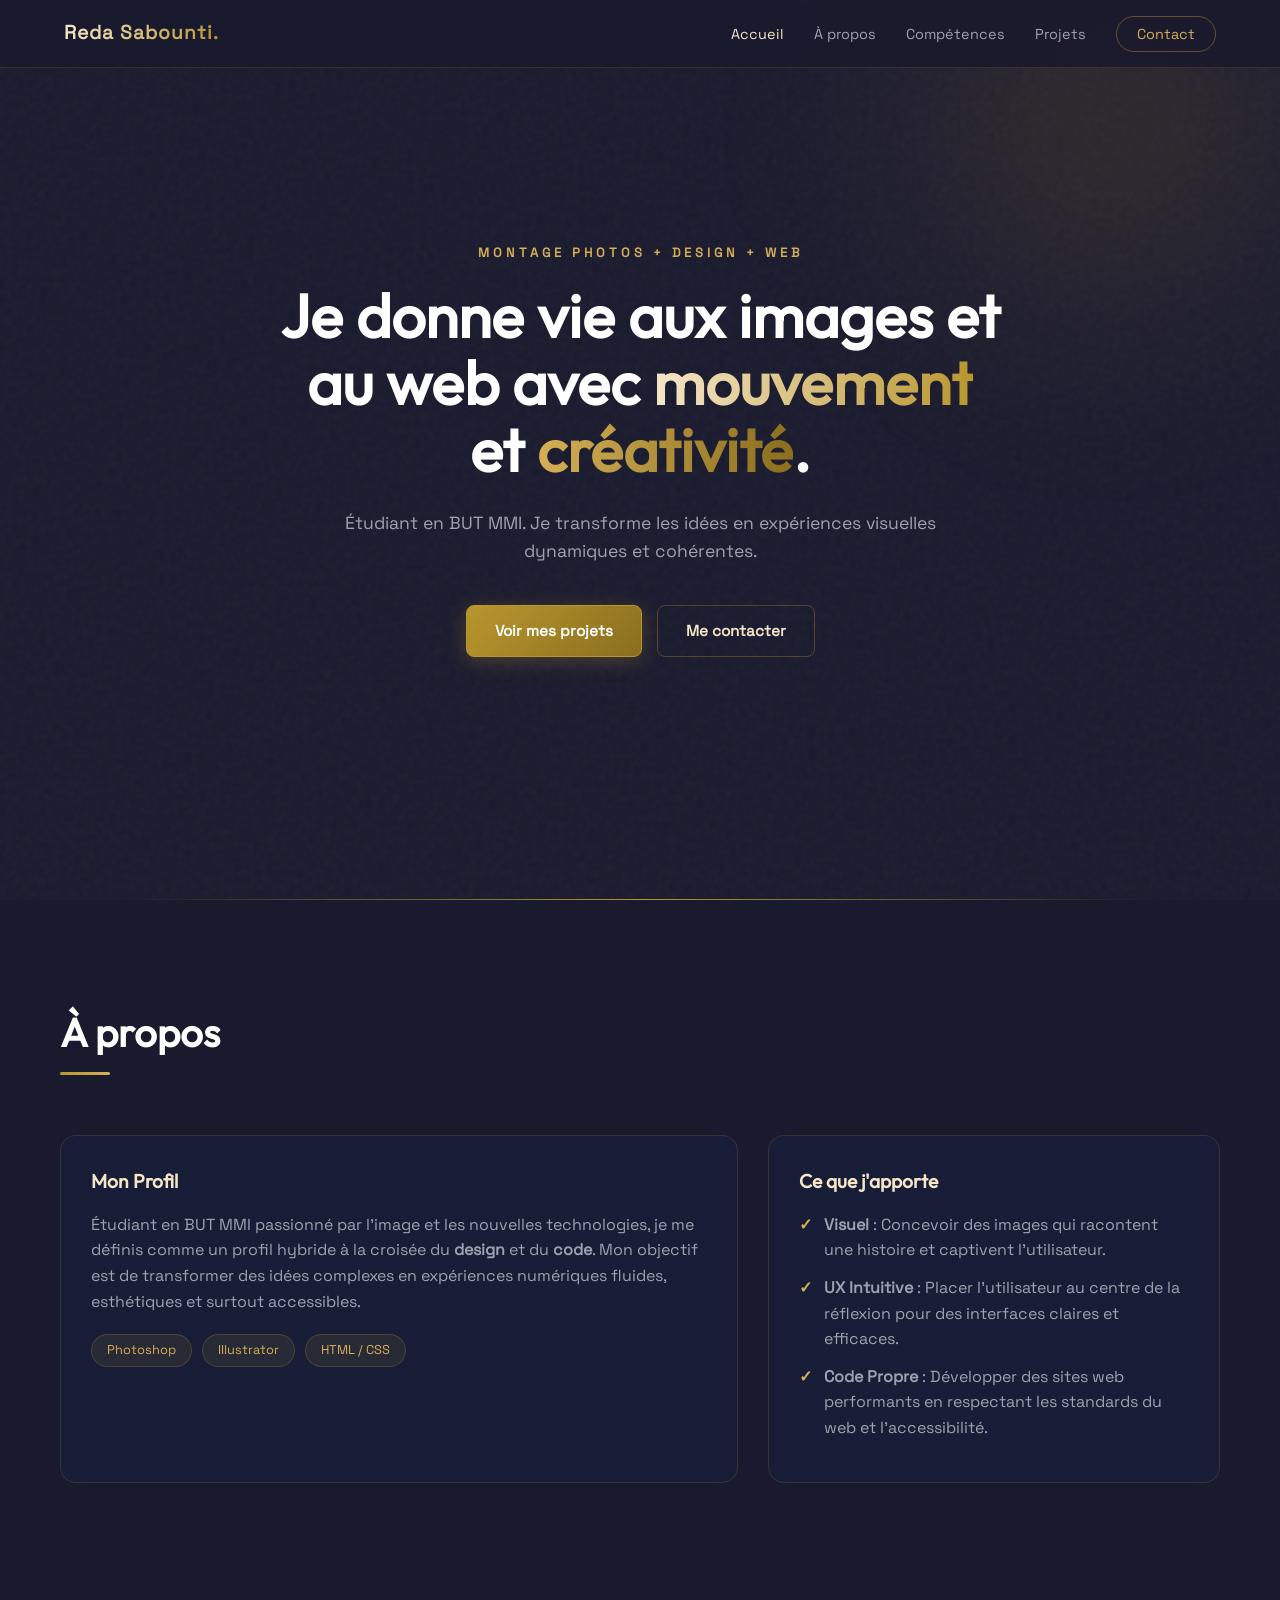
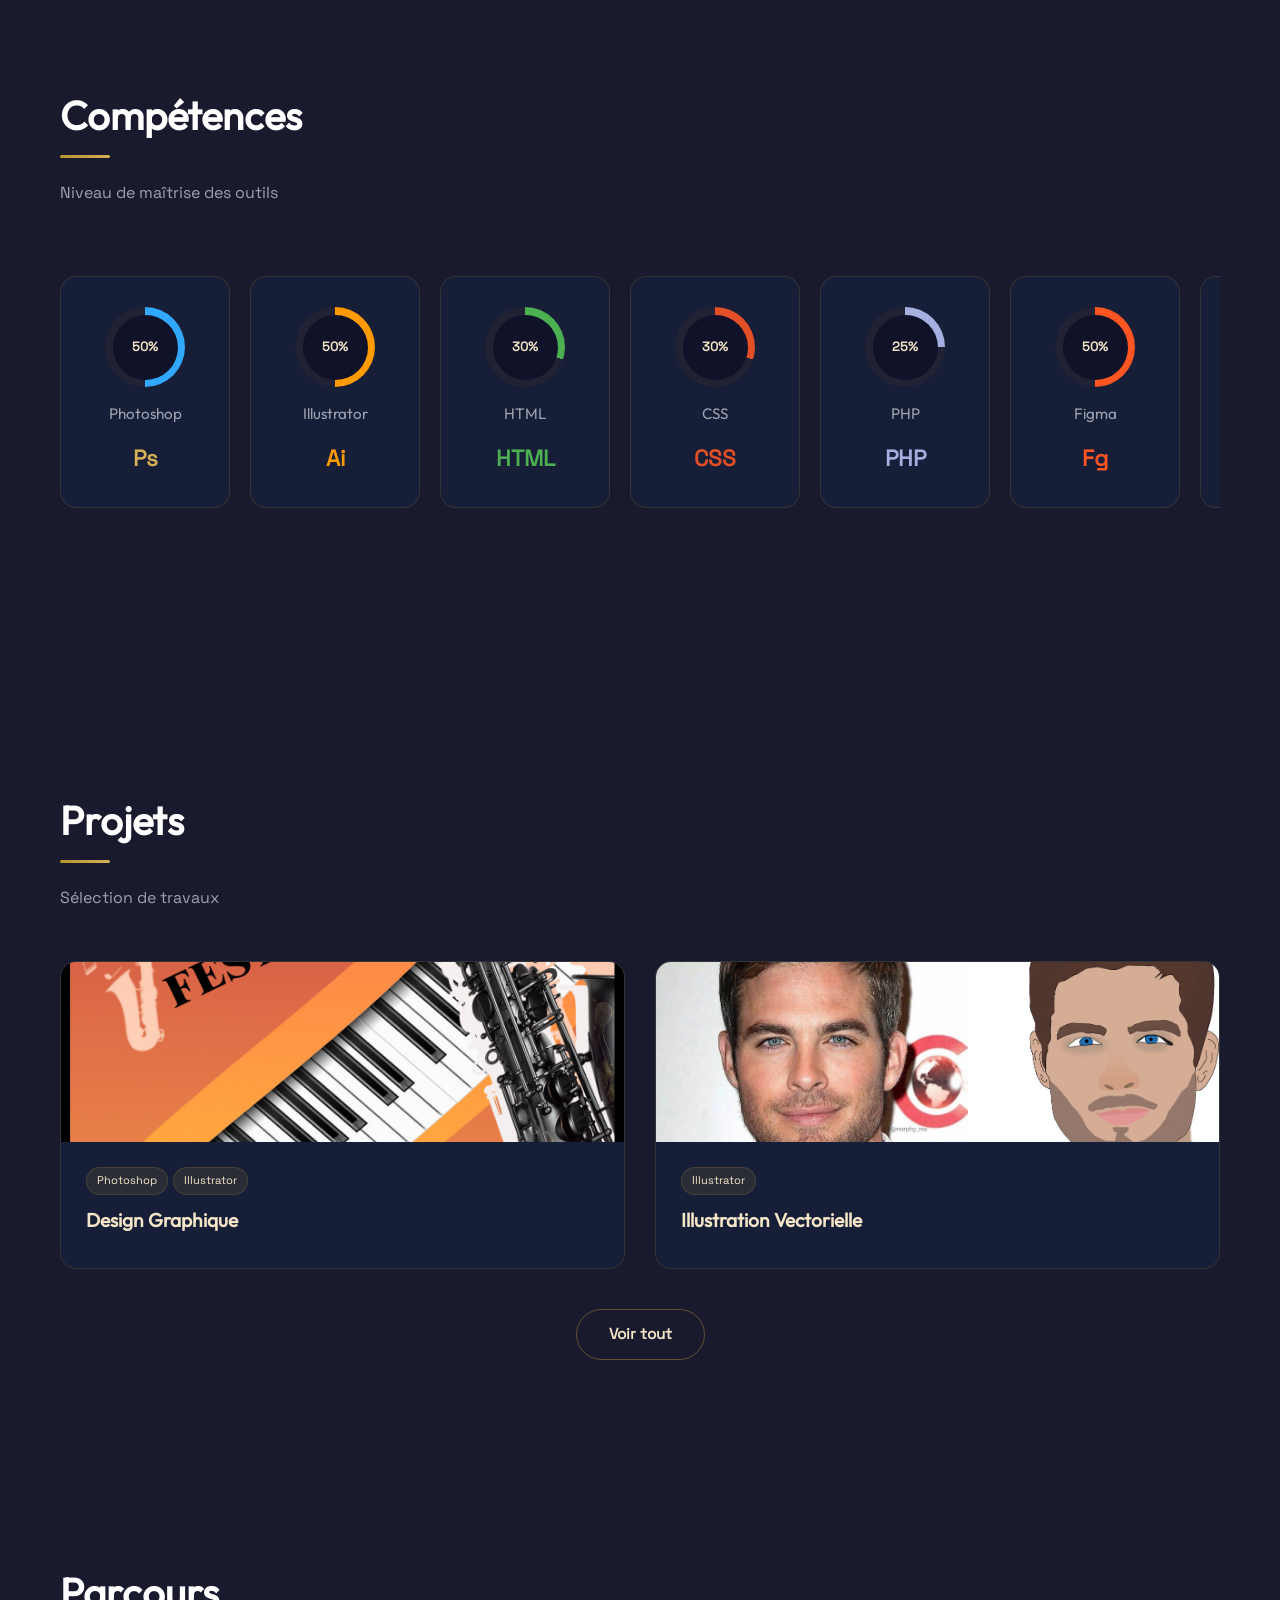
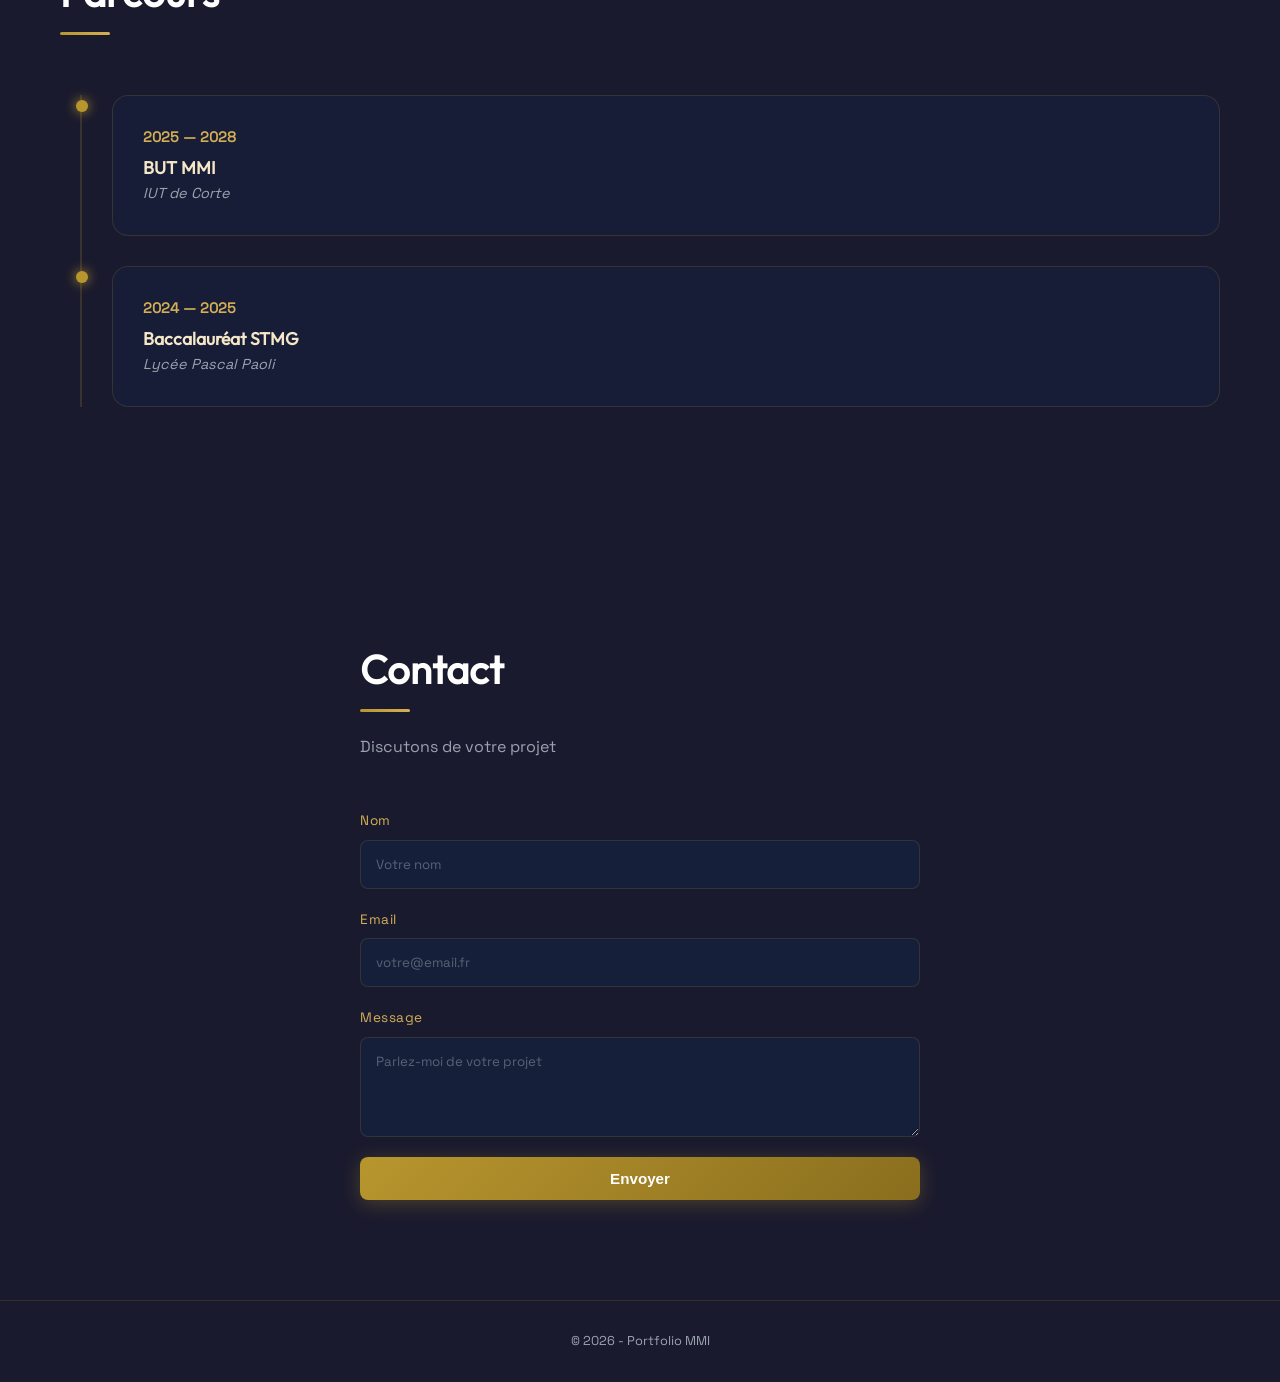
==== commit 3dc6ef55: "Update index.html" ====
--- a/index.html
+++ b/index.html
@@ -4,7 +4,7 @@
   <meta charset="UTF-8">
   <meta name="viewport" content="width=device-width, initial-scale=1.0">
   <meta name="description" content="Portfolio de Reda Sabounti, étudiant en BUT MMI spécialisé en design et développement web.">
-  <title>Portfolio</title>
+  <title>Reda Sabounti - Portfolio Design & Web</title>
 
   <link rel="stylesheet" href="style.css">
 </head>
@@ -109,11 +109,11 @@
 
       <!-- HTML -->
       <article class="skill">
-        <div class="skill__gauge" style="--p:30; --c:#26e33f33;">
+        <div class="skill__gauge" style="--p:30; --c:#4CAF50;">
           <div class="skill__inner">30%</div>
         </div>
         <h3 class="skill__name">HTML</h3>
-        <div class="skill__icon" style="color:#26e33f33;">HTML</div>
+        <div class="skill__icon" style="color:#4CAF50;">HTML</div>
       </article>
 
         <!-- CSS -->
@@ -127,29 +127,29 @@
 
       <!-- PHP -->
       <article class="skill">
-        <div class="skill__gauge" style="--p:25; --c:#8892BF;">
+        <div class="skill__gauge" style="--p:25; --c:#A5B0E1;">
           <div class="skill__inner">25%</div>
         </div>
         <h3 class="skill__name">PHP</h3>
-        <div class="skill__icon" style="color:#8892BF;">PHP</div>
+        <div class="skill__icon" style="color:#A5B0E1;">PHP</div>
       </article>
 
       <!-- Figma -->
       <article class="skill">
-        <div class="skill__gauge" style="--p:50; --c:#F24E1E;">
+        <div class="skill__gauge" style="--p:50; --c:#FF5522;">
           <div class="skill__inner">50%</div>
         </div>
         <h3 class="skill__name">Figma</h3>
-        <div class="skill__icon" style="color:#F24E1E;">Fg</div>
+        <div class="skill__icon" style="color:#FF5522;">Fg</div>
       </article>
 
       <!-- Premiere Pro -->
       <article class="skill">
-        <div class="skill__gauge" style="--p:20; --c:#9900FF;">
+        <div class="skill__gauge" style="--p:20; --c:#B166FF;">
           <div class="skill__inner">20%</div>
         </div>
         <h3 class="skill__name">Premiere Pro</h3>
-        <div class="skill__icon" style="color:#9900FF;">Pr</div>
+        <div class="skill__icon" style="color:#B166FF;">Pr</div>
       </article>
 
       <!-- DaVinci -->
--- a/style.css
+++ b/style.css
@@ -1,3 +1,19 @@
+@font-face {
+  font-family: 'Outfit';
+  font-style: normal;
+  font-weight: 400;
+  font-display: swap;
+  src: url('fonts/outfit-v15-latin-regular.woff2') format('woff2');
+}
+
+@font-face {
+  font-family: 'Space Grotesk';
+  font-style: normal;
+  font-weight: 400;
+  font-display: swap;
+  src: url('fonts/space-grotesk-v22-latin-regular.woff2') format('woff2');
+}
+
 :root {
   --bg-dark:       #1A1A2E;
   --bg-card:       #16213E;
